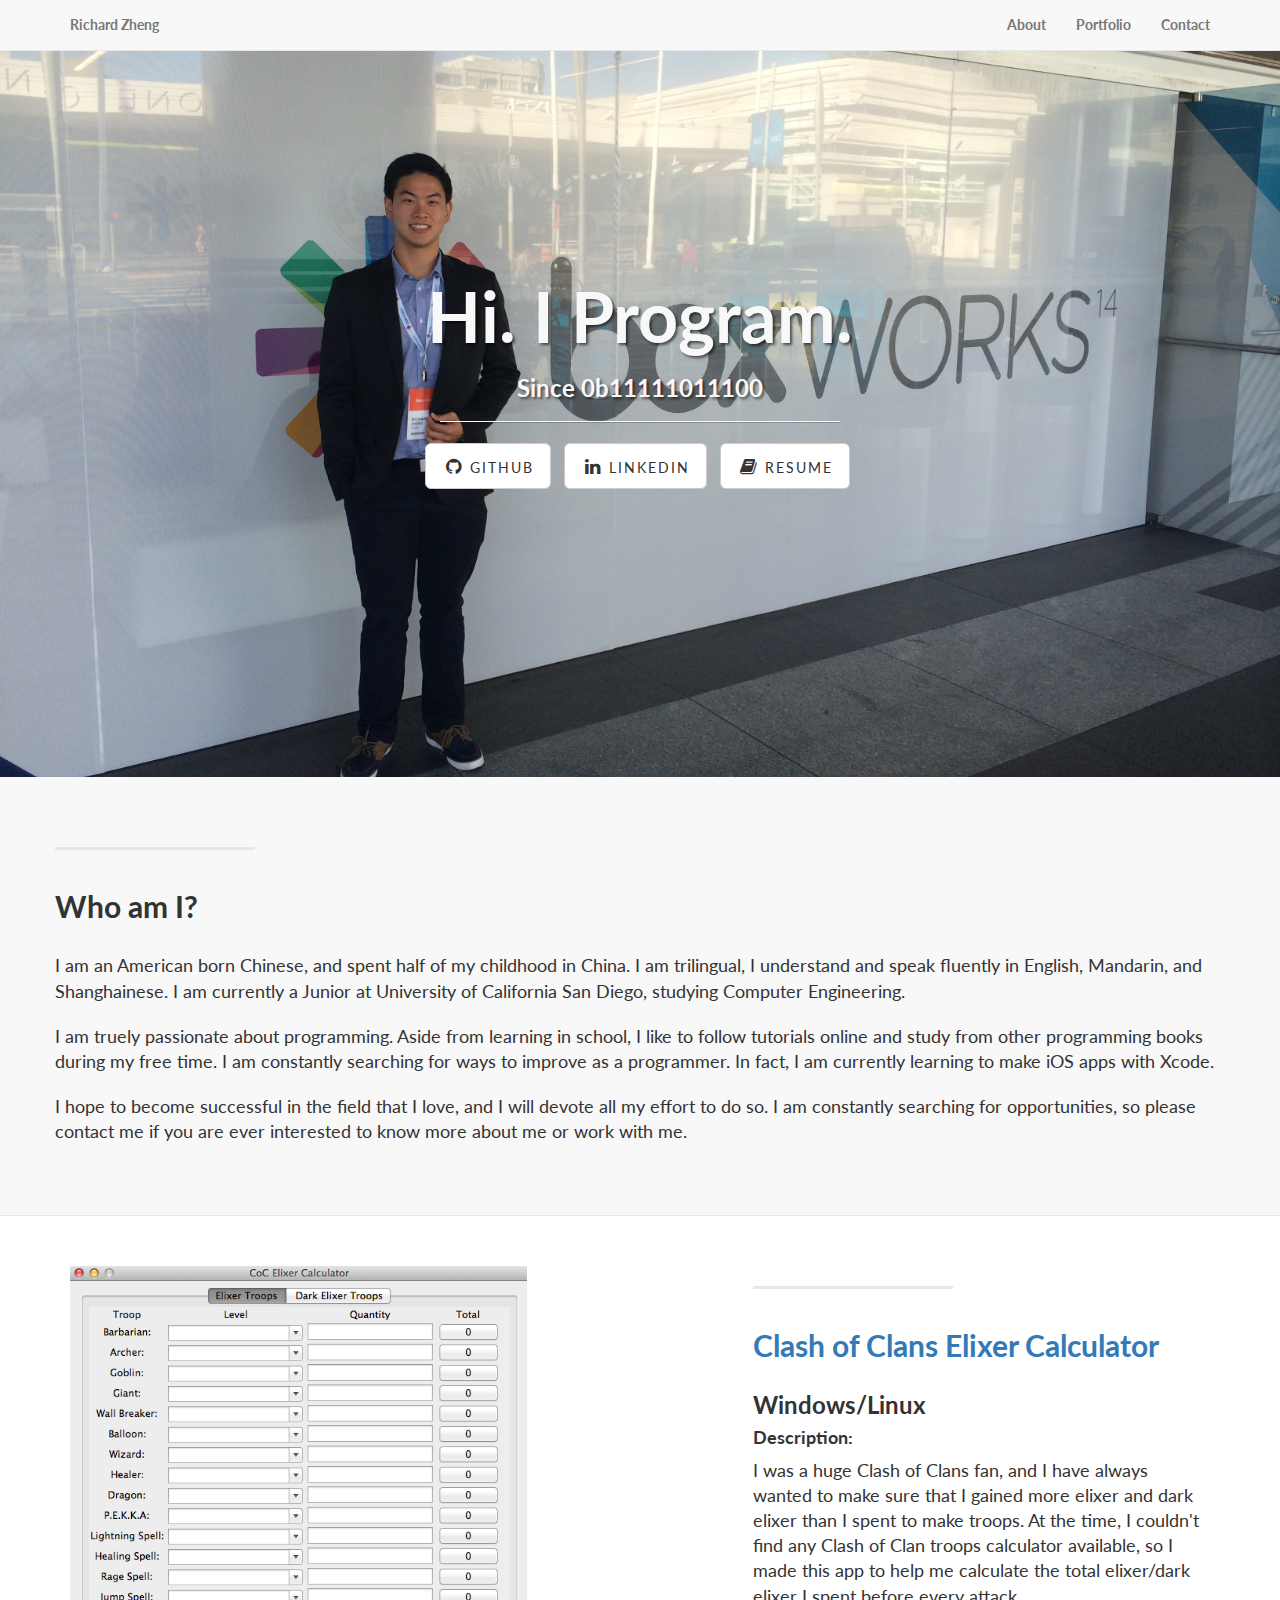
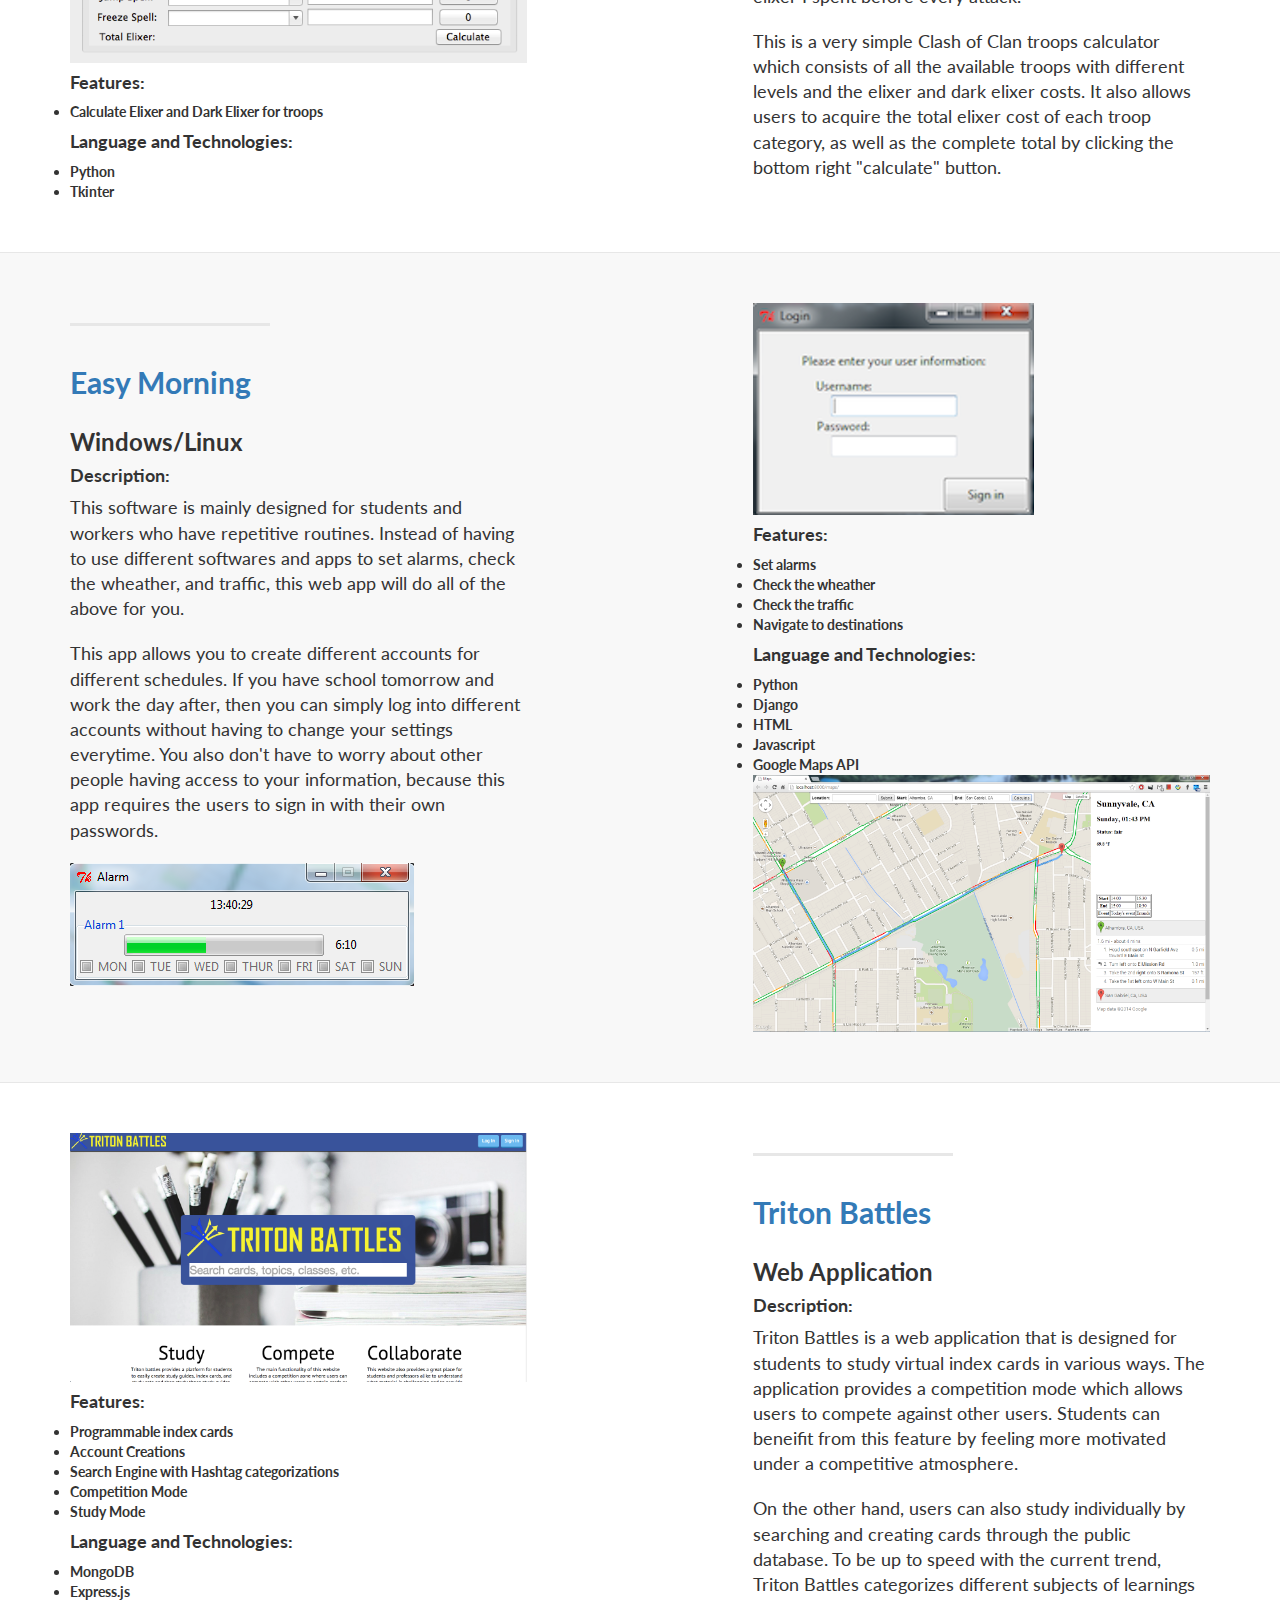
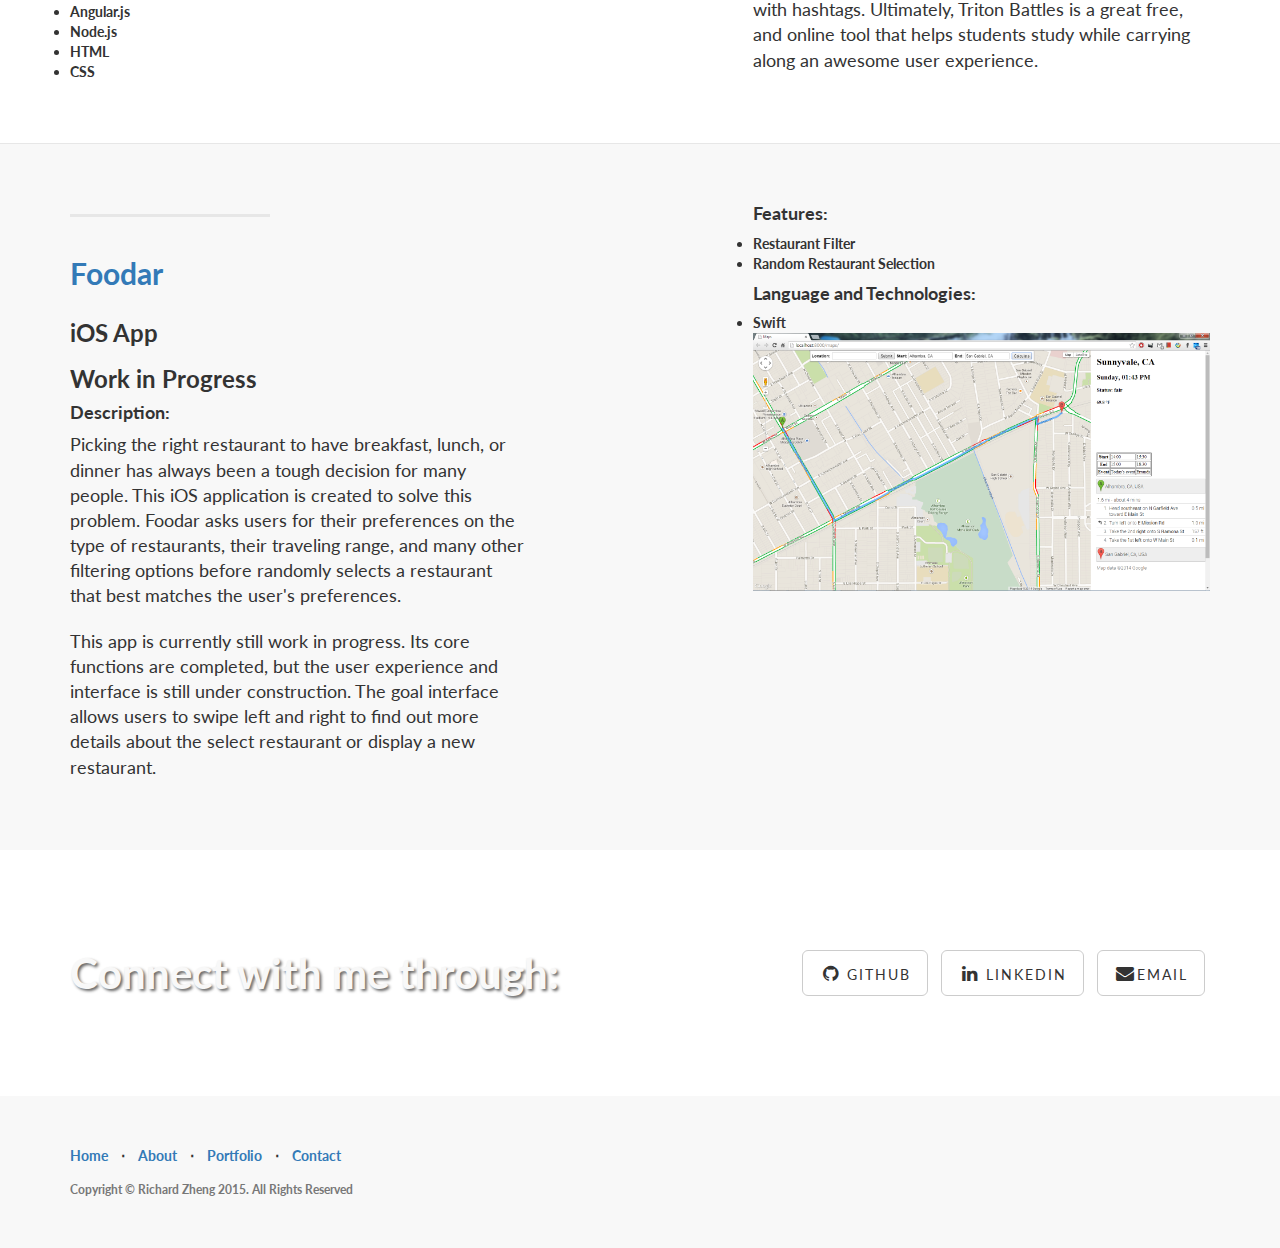
==== index.html @ cbcbad82 "resume" ====
<!DOCTYPE html>
<html lang="en">

<head>
    <link rel="icon" href="img/Head.ico">
    <meta charset="utf-8">
    <meta http-equiv="X-UA-Compatible" content="IE=edge">
    <meta name="viewport" content="width=device-width, initial-scale=1">
    <meta name="description" content="Website for resume and portfolio">
    <meta name="author" content="Richard Zheng">

    <title>Richard Zheng</title>

    <!-- Bootstrap Core CSS -->
    <link href="css/bootstrap.min.css" rel="stylesheet">

    <!-- Custom CSS -->
    <link href="css/landing-page.css" rel="stylesheet">

    <!-- Custom Fonts -->
    <link href="font-awesome/css/font-awesome.min.css" rel="stylesheet" type="text/css">
    <link href="http://fonts.googleapis.com/css?family=Lato:300,400,700,300italic,400italic,700italic" rel="stylesheet" type="text/css">

    <!-- HTML5 Shim and Respond.js IE8 support of HTML5 elements and media queries -->
    <!-- WARNING: Respond.js doesn't work if you view the page via file:// -->
    <!--[if lt IE 9]>
        <script src="https://oss.maxcdn.com/libs/html5shiv/3.7.0/html5shiv.js"></script>
        <script src="https://oss.maxcdn.com/libs/respond.js/1.4.2/respond.min.js"></script>
    <![endif]-->
    
    <script>
  (function(i,s,o,g,r,a,m){i['GoogleAnalyticsObject']=r;i[r]=i[r]||function(){
  (i[r].q=i[r].q||[]).push(arguments)},i[r].l=1*new Date();a=s.createElement(o),
  m=s.getElementsByTagName(o)[0];a.async=1;a.src=g;m.parentNode.insertBefore(a,m)
  })(window,document,'script','//www.google-analytics.com/analytics.js','ga');

  ga('create', 'UA-54904039-1', 'auto');
  ga('send', 'pageview');

</script>

</head>

<body>

    <!-- Navigation -->
    <nav class="navbar navbar-default navbar-fixed-top topnav" role="navigation">
        <div class="container topnav">
            <!-- Brand and toggle get grouped for better mobile display -->
            
            <div class="navbar-header">
                <button type="button" class="navbar-toggle" data-toggle="collapse" data-target="#bs-example-navbar-collapse-1">
                    <!-- Menu toggle button -->
                    <span class="sr-only">Toggle navigation</span>
                    <span class="icon-bar"></span>
                    <span class="icon-bar"></span>
                    <span class="icon-bar"></span>
                </button>
                <a class="navbar-brand topnav" href="#">Richard Zheng</a>
            </div>
            
            <!-- Collect the nav links, forms, and other content for toggling -->
            <div class="collapse navbar-collapse" id="bs-example-navbar-collapse-1">
                <ul class="nav navbar-nav navbar-right">
                    <li>
                        <a href="#about">About</a>
                    </li>
                    <li>
                        <a href="#portfolio">Portfolio</a>
                    </li>
                    <li>
                        <a href="#contact">Contact</a>
                    </li>
                </ul>
            </div>
            <!-- /.navbar-collapse -->
        </div>
        <!-- /.container -->
    </nav>


    <!-- Header -->
    <div class="intro-header">
        <div class="container">

            <div class="row">
                <div class="col-lg-12">
                    <div class="intro-message">
                        <h1>Hi. I Program.</h1>
                        <h3>Since 0b11111011100
 </h3>
                        <hr class="intro-divider">
                        <ul class="list-inline intro-social-buttons">
                            
                            <li>
                                <a href="https://github.com/rjzheng" class="btn btn-default btn-lg"><i class="fa fa-github fa-fw"></i> <span class="network-name">Github</span></a>
                            </li>
                            <li>
                                <a href="https://www.linkedin.com/pub/richard-zheng/74/7b5/58a" class="btn btn-default btn-lg"><i class="fa fa-linkedin fa-fw"></i> <span class="network-name">Linkedin</span></a>
                                
                            </li>
                            <li>
                                <a href="Resume.pdf" class="btn btn-default btn-lg"><i class="fa fa-book fa-fw"></i> <span class="network-name">Resume</span></a>
                            </li>
                        </ul>
                    </div>
                </div>
            </div>

        </div>
        <!-- /.container -->

    </div>
    <!-- /.intro-header -->

    <!-- Page Content -->

	<a name="about"></a>
    <div class="content-section-a">

        <div class="container">
            <div class="row">
                <hr class="section-heading-spacer">
                <div class="clearfix"></div>
                <h2 class="section-heading">Who am I?</h2>
                <p class="lead"> I am an American born Chinese, and spent half of my childhood in China. I am trilingual, I understand and speak fluently in English, Mandarin, and Shanghainese. I am currently a Junior at University of California San Diego, studying Computer Engineering.</p>
                <p class="lead">I am truely passionate about programming. Aside from learning in school, I like to follow tutorials online and study from other programming books during my free time. I am constantly searching for ways to improve as a programmer. In fact, I am currently learning to make iOS apps with Xcode.
</p>
                <p class="lead">I hope to become successful in the field that I love, and I will devote all my effort to do so. I am constantly searching for opportunities, so please contact me if you are ever interested to know more about me or work with me.</p>
            </div>

        </div>
        <!-- /.container -->

    </div>
    <!-- /.content-section-a -->
    <a name="portfolio"></a>
    <div class="content-section-b">

        <div class="container">

            <div class="row">
                <div class="col-lg-5 col-lg-offset-1 col-sm-push-6  col-sm-6">
                    <hr class="section-heading-spacer">
                    <div class="clearfix"></div>
                    <h2 class="section-heading"><a href="https://github.com/rjzheng/Clash-of-Clan-Calculator">Clash of Clans Elixer Calculator</a></h2>
                    <h3>Windows/Linux</h3>
                    <h4>Description: </h4>
                    <p class="lead">I was a huge Clash of Clans fan, and I have always wanted to make sure that I gained more elixer and dark elixer than I spent to make troops. At the time, I couldn't find any Clash of Clan troops calculator available, so I made this app to help me calculate the total elixer/dark elixer I spent before every attack.
</p>
                    <p class="lead">This is a very simple Clash of Clan troops calculator which consists of all the available troops with different levels and the elixer and dark elixer costs. It also allows users to acquire the total elixer cost of each troop category, as well as the complete total by clicking the bottom right "calculate" button.</p>
                </div>
                <div class="col-lg-5 col-sm-pull-6  col-sm-6">
                    <img class="img-responsive" src="img/Coc1.png" alt="">
                    <h4>Features:</h4>
                    <li>Calculate Elixer and Dark Elixer for troops</li>
                    
                    <h4>Language and Technologies:</h4>
                    <li>Python</li>
                    <li>Tkinter</li>
                </div>
            </div>

        </div>
        <!-- /.container -->

    </div>
    <!-- /.content-section-b -->

    <div class="content-section-a">

        <div class="container">

            <div class="row">
                <div class="col-lg-5 col-sm-6">
                    <hr class="section-heading-spacer">
                    <div class="clearfix"></div>
                    <h2 class="section-heading"><a href="https://github.com/rjzheng/WakeUpSys">Easy Morning</a></h2>
                    <h3>Windows/Linux</h3>
                    <h4>Description: </h4>
                    <p class="lead">This software is mainly designed for students and workers who have repetitive routines. Instead of having to use different softwares and apps to set alarms, check the wheather, and traffic, this web app will do all of the above for you.</p>
                    
                    <p class="lead">This app allows you to create different accounts for different schedules. If you have school tomorrow and work the day after, then you can simply log into different accounts without having to change your settings everytime. You also don't have to worry about other people having access to your information, because this app requires the users to sign in with their own passwords.</p>
                    <img class="img-responsive" src="img/Alarm2.png" alt="">
                </div>
                
                <div class="col-lg-5 col-lg-offset-2 col-sm-6">
                    <img class="img-responsive" src="img/Alarm1.png" alt="">
                    <h4>Features: </h4>
                    <li>Set alarms</li>
                    <li>Check the wheather</li>
                    <li>Check the traffic</li>
                    <li>Navigate to destinations</li>
                    
                    <h4>Language and Technologies:</h4>
                    <li>Python</li>
                    <li>Django</li>
                    <li>HTML</li>
                    <li>Javascript</li>
                    <li>Google Maps API</li>
                    
                    <img class="img-responsive" src="img/Alarm3.png" alt="">
                </div>
            </div>

        </div>
        <!-- /.container -->

    </div>
    <!-- /.content-section-a -->
    
    <div class="content-section-b">
        <div class="container">
            <div class="row">
                <div class="col-lg-5 col-lg-offset-1 col-sm-push-6  col-sm-6">
                    <hr class="section-heading-spacer">
                    <div class="clearfix"></div>
                    <h2 class="section-heading"><a href="https://tritonbattles.herokuapp.com/Homepage.html">Triton Battles</a></h2>
                    <h3>Web Application</h3>
                    <h4>Description: </h4>
                    <p class="lead">Triton Battles is a web application that is designed for students to study virtual index cards in various ways. The application provides a competition mode which allows users to compete against other users. Students can beneifit from this feature by feeling more motivated under a competitive atmosphere.  
</p>
                    <p class="lead">On the other hand, users can also study individually by searching and creating cards through the public database. To be up to speed with the current trend, Triton Battles categorizes different subjects of learnings with hashtags. Ultimately, Triton Battles is a great free, and online tool that helps students study while carrying along an awesome user experience.</p>
                </div>
                <div class="col-lg-5 col-sm-pull-6  col-sm-6">
                    <img class="img-responsive" src="img/TB.png" alt="">
                    <h4>Features:</h4>
                    <li>Programmable index cards</li>
                    <li>Account Creations</li>
                    <li>Search Engine with Hashtag categorizations</li>
                    <li>Competition Mode</li>
                    <li>Study Mode</li>
                    
                    <h4>Language and Technologies:</h4>
                    <li>MongoDB</li>
                    <li>Express.js</li>
                    <li>Angular.js</li>
                    <li>Node.js</li>
                    <li>HTML</li>
                    <li>CSS</li>
                </div>
            </div>
        </div>
        <!-- /.container -->
    </div>
    <!-- /.content-section-b -->
    
        <div class="content-section-a">

        <div class="container">

            <div class="row">
                <div class="col-lg-5 col-sm-6">
                    <hr class="section-heading-spacer">
                    <div class="clearfix"></div>
                    <h2 class="section-heading"><a href="#">Foodar</a></h2>
                    <h3>iOS App</h3>
                    <h3>Work in Progress</h3>
                    <h4>Description: </h4>
                    <p class="lead">Picking the right restaurant to have breakfast, lunch, or dinner has always been a tough decision for many people. This iOS application is created to solve this problem. Foodar asks users for their preferences on the type of restaurants, their traveling range, and many other filtering options before randomly selects a restaurant that best matches the user's preferences.</p>
                    <p class="lead">This app is currently still work in progress. Its core functions are completed, but the user experience and interface is still under construction. The goal interface allows users to swipe left and right to find out more details about the select restaurant or display a new restaurant.</p>
                
                    <img class="img-responsive" src="" alt="">
                </div>
                
                <div class="col-lg-5 col-lg-offset-2 col-sm-6">
                    <img class="img-responsive" src="" alt="">
                    <h4>Features: </h4>
                    <li>Restaurant Filter</li>
                    <li>Random Restaurant Selection</li>
                    
                    <h4>Language and Technologies:</h4>
                    <li>Swift</li>
                    
                    <img class="img-responsive" src="img/Alarm3.png" alt="">
                </div>
            </div>

        </div>
        <!-- /.container -->

    </div>
    <!-- /.content-section-a -->

	<a  name="contact"></a>
    <div class="banner">

        <div class="container">

            <div class="row">
                <div class="col-lg-6">
                    <h2>Connect with me through:</h2>
                </div>
                <div class="col-lg-6">
                    <ul class="list-inline banner-social-buttons">
                        <li>
                            <a href="https://github.com/rjzheng" class="btn btn-default btn-lg"><i class="fa fa-github fa-fw"></i> <span class="network-name">Github</span></a>
                        </li>
                        <li>
                            <a href="https://www.linkedin.com/pub/richard-zheng/74/7b5/58a" class="btn btn-default btn-lg"><i class="fa fa-linkedin fa-fw"></i> <span class="network-name">Linkedin</span></a>
                        </li>
                        <li>
                            <a href="mailto:rjzheng@ucsd.edu" class="btn btn-default btn-lg"><i class="fa fa-envelope fa-fw"></i><span class="network-name">Email</span></a>
                        </li>
                    </ul>
                </div>
            </div>

        </div>
        <!-- /.container -->

    </div>
    <!-- /.banner -->

    <!-- Footer -->
    <footer>
        <div class="container">
            <div class="row">
                <div class="col-lg-12">
                    <ul class="list-inline">
                        <li>
                            <a href="#">Home</a>
                        </li>
                        <li class="footer-menu-divider">&sdot;</li>
                        <li>
                            <a href="#about">About</a>
                        </li>
                        <li class="footer-menu-divider">&sdot;</li>
                        <li>
                            <a href="#portfolio">Portfolio</a>
                        </li>
                        <li class="footer-menu-divider">&sdot;</li>
                        <li>
                            <a href="#contact">Contact</a>
                        </li>
                    </ul>
                    <p class="copyright text-muted small">Copyright &copy; Richard Zheng 2015. All Rights Reserved</p>
                </div>
            </div>
        </div>
    </footer>

    <!-- jQuery -->
    <script src="js/jquery.js"></script>

    <!-- Bootstrap Core JavaScript -->
    <script src="js/bootstrap.min.js"></script>

</body>

</html>
---- css/landing-page.css ----
/*!
 * Start Bootstrap - Landing Page Bootstrap Theme (http://startbootstrap.com)
 * Code licensed under the Apache License v2.0.
 * For details, see http://www.apache.org/licenses/LICENSE-2.0.
 */

body,
html {
    width: 100%;
    height: 100%;
}

body,
h1,
h2,
h3,
h4,
h5,
h6 {
    font-family: "Lato","Helvetica Neue",Helvetica,Arial,sans-serif;
    font-weight: 700;
}

.topnav {
    font-size: 14px; 
}

.lead {
    font-size: 18px;
    font-weight: 400;
}

.intro-header {
    padding-top: 50px; /* If you're making other pages, make sure there is 50px of padding to make sure the navbar doesn't overlap content! */
    padding-bottom: 50px;
    text-align: center;
    color: #f8f8f8;
    background: url(../img/Pic3.jpg) no-repeat center center;
    background-size: cover;
}

.intro-message {
    position: relative;
    padding-top: 20%;
    padding-bottom: 20%;
}

.intro-message > h1 {
    margin: 0;
    text-shadow: 2px 2px 3px rgba(0,0,0,0.6);
    font-size: 5em;
}

.intro-divider {
    width: 400px;
    border-top: 1px solid #f8f8f8;
    border-bottom: 1px solid rgba(0,0,0,0.2);
}

.intro-message > h3 {
    text-shadow: 2px 2px 3px rgba(0,0,0,0.6);
}

@media(max-width:767px) {
    .intro-message {
        padding-bottom: 15%;
    }

    .intro-message > h1 {
        font-size: 3em;
    }

    ul.intro-social-buttons > li {
        display: block;
        margin-bottom: 20px;
        padding: 0;
    }

    ul.intro-social-buttons > li:last-child {
        margin-bottom: 0;
    }

    .intro-divider {
        width: 100%;
    }
}

.network-name {
    text-transform: uppercase;
    font-size: 14px;
    font-weight: 400;
    letter-spacing: 2px;
}

.content-section-a {
    padding: 50px 0;
    background-color: #f8f8f8;
}

.content-section-b {
    padding: 50px 0;
    border-top: 1px solid #e7e7e7;
    border-bottom: 1px solid #e7e7e7;
}

.section-heading {
    margin-bottom: 30px;
}

.section-heading-spacer {
    float: left;
    width: 200px;
    border-top: 3px solid #e7e7e7;
}

.banner {
    padding: 100px 0;
    color: #f8f8f8;
    background: url(../img/banner-bg.jpg) no-repeat center center;
    background-size: cover;
}

.banner h2 {
    margin: 0;
    text-shadow: 2px 2px 3px rgba(0,0,0,0.6);
    font-size: 3em;
}

.banner ul {
    margin-bottom: 0;
}

.banner-social-buttons {
    float: right;
    margin-top: 0;
}

@media(max-width:1199px) {
    ul.banner-social-buttons {
        float: left;
        margin-top: 15px;
    }
}

@media(max-width:767px) {
    .banner h2 {
        margin: 0;
        text-shadow: 2px 2px 3px rgba(0,0,0,0.6);
        font-size: 3em;
    }

    ul.banner-social-buttons > li {
        display: block;
        margin-bottom: 20px;
        padding: 0;
    }

    ul.banner-social-buttons > li:last-child {
        margin-bottom: 0;
    }
}

footer {
    padding: 50px 0;
    background-color: #f8f8f8;
}

p.copyright {
    margin: 15px 0 0;
}
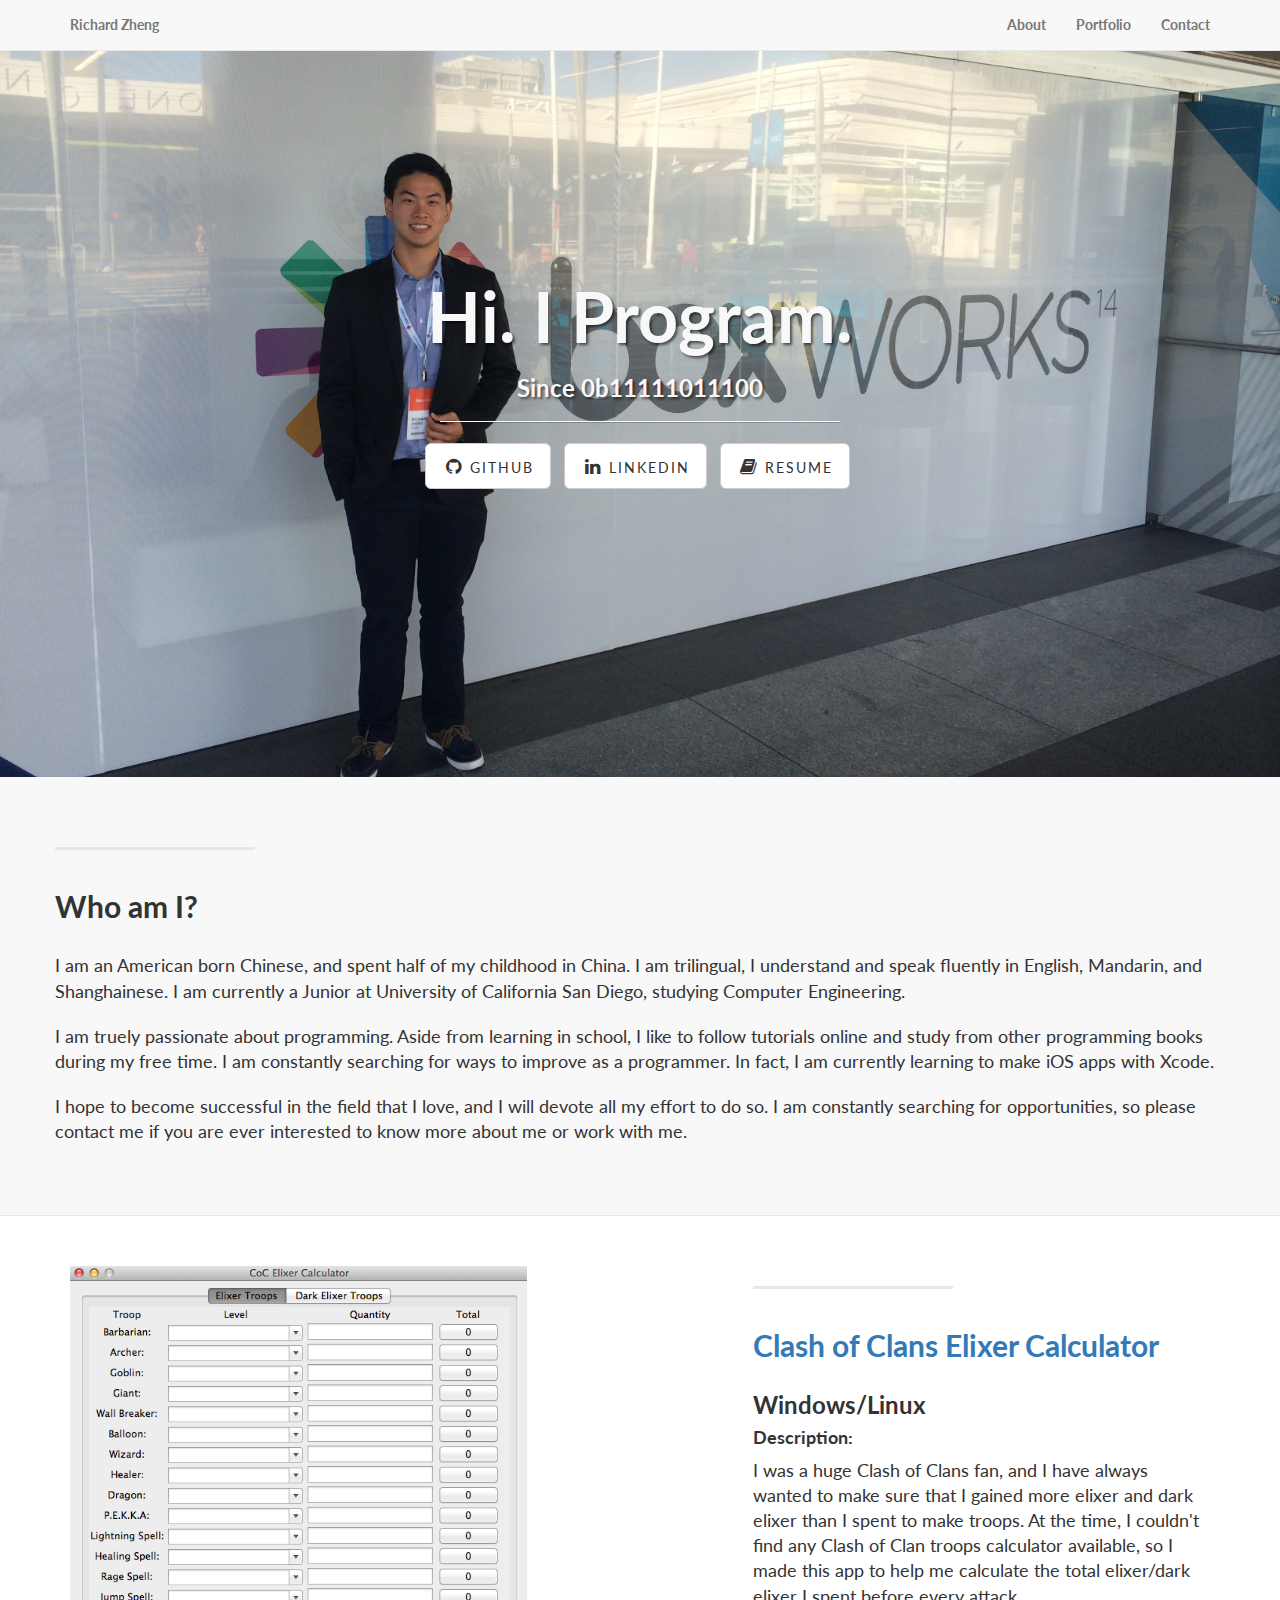
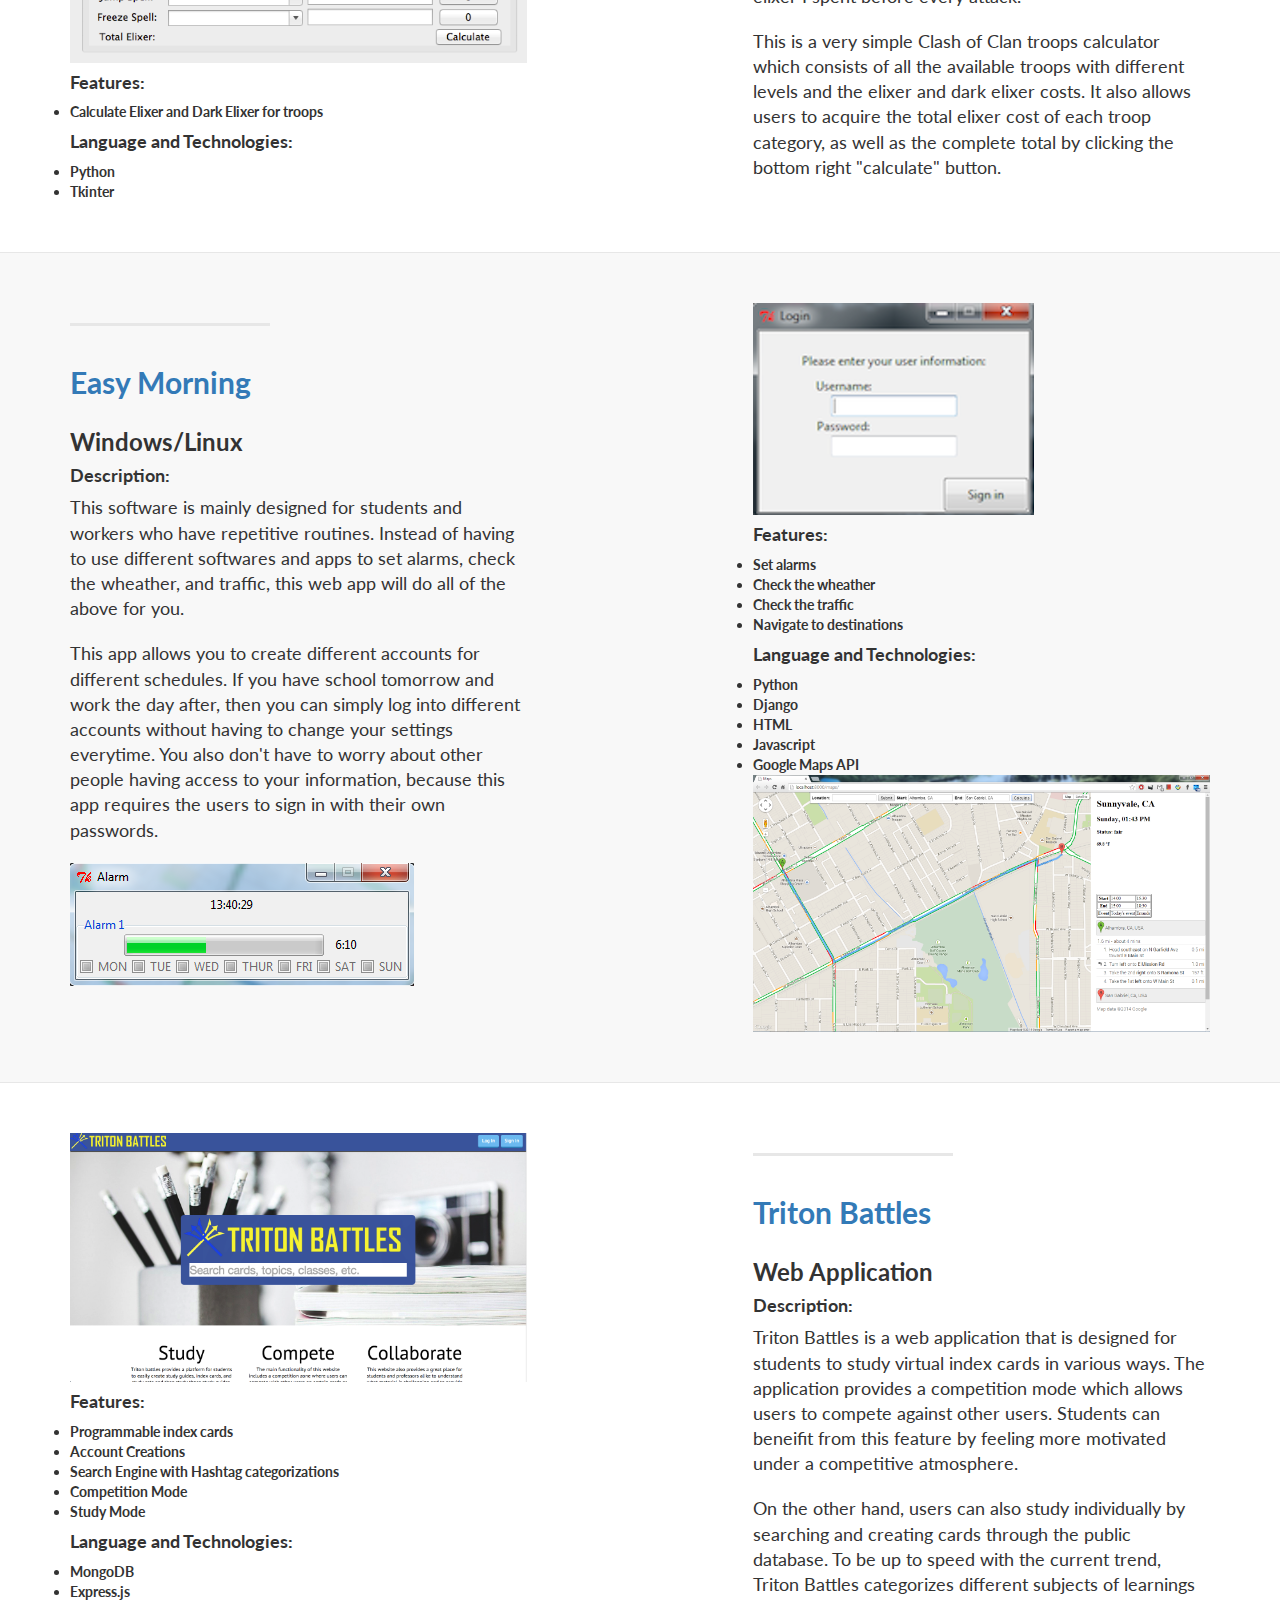
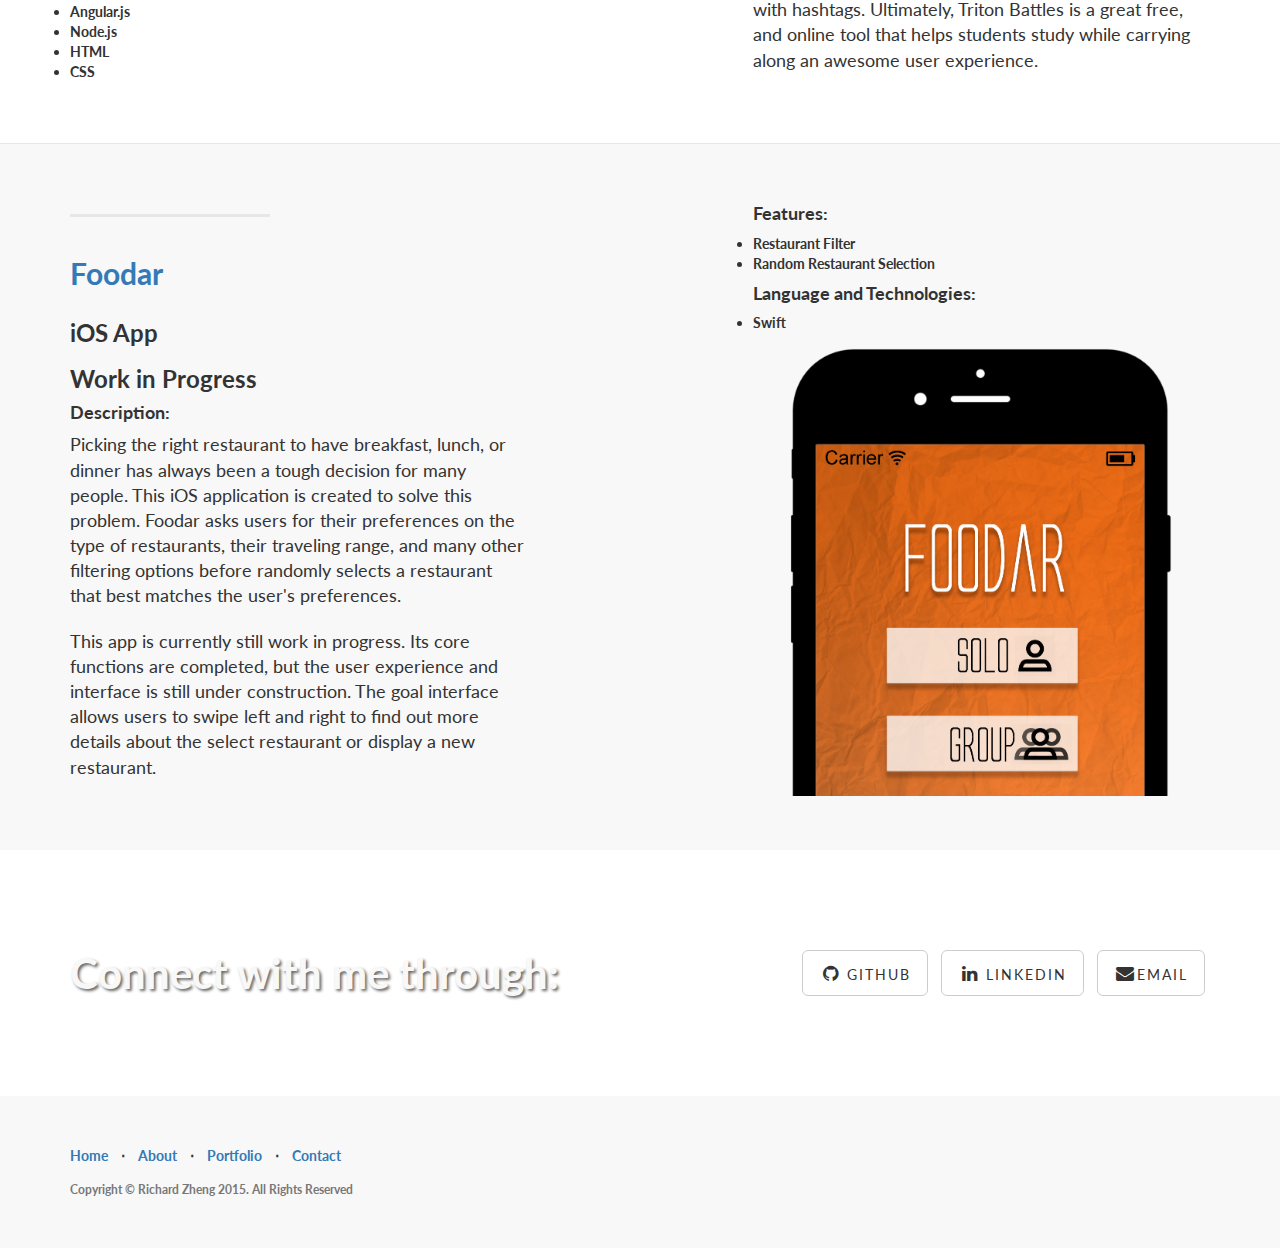
==== commit 37d05fa0: "changed foodar pic" ====
--- a/index.html
+++ b/index.html
@@ -272,7 +272,7 @@
                     <h4>Language and Technologies:</h4>
                     <li>Swift</li>
                     
-                    <img class="img-responsive" src="img/Alarm3.png" alt="">
+                    <img class="img-responsive" src="img/FoodarHomeTemplet.png" alt="">
                 </div>
             </div>
 
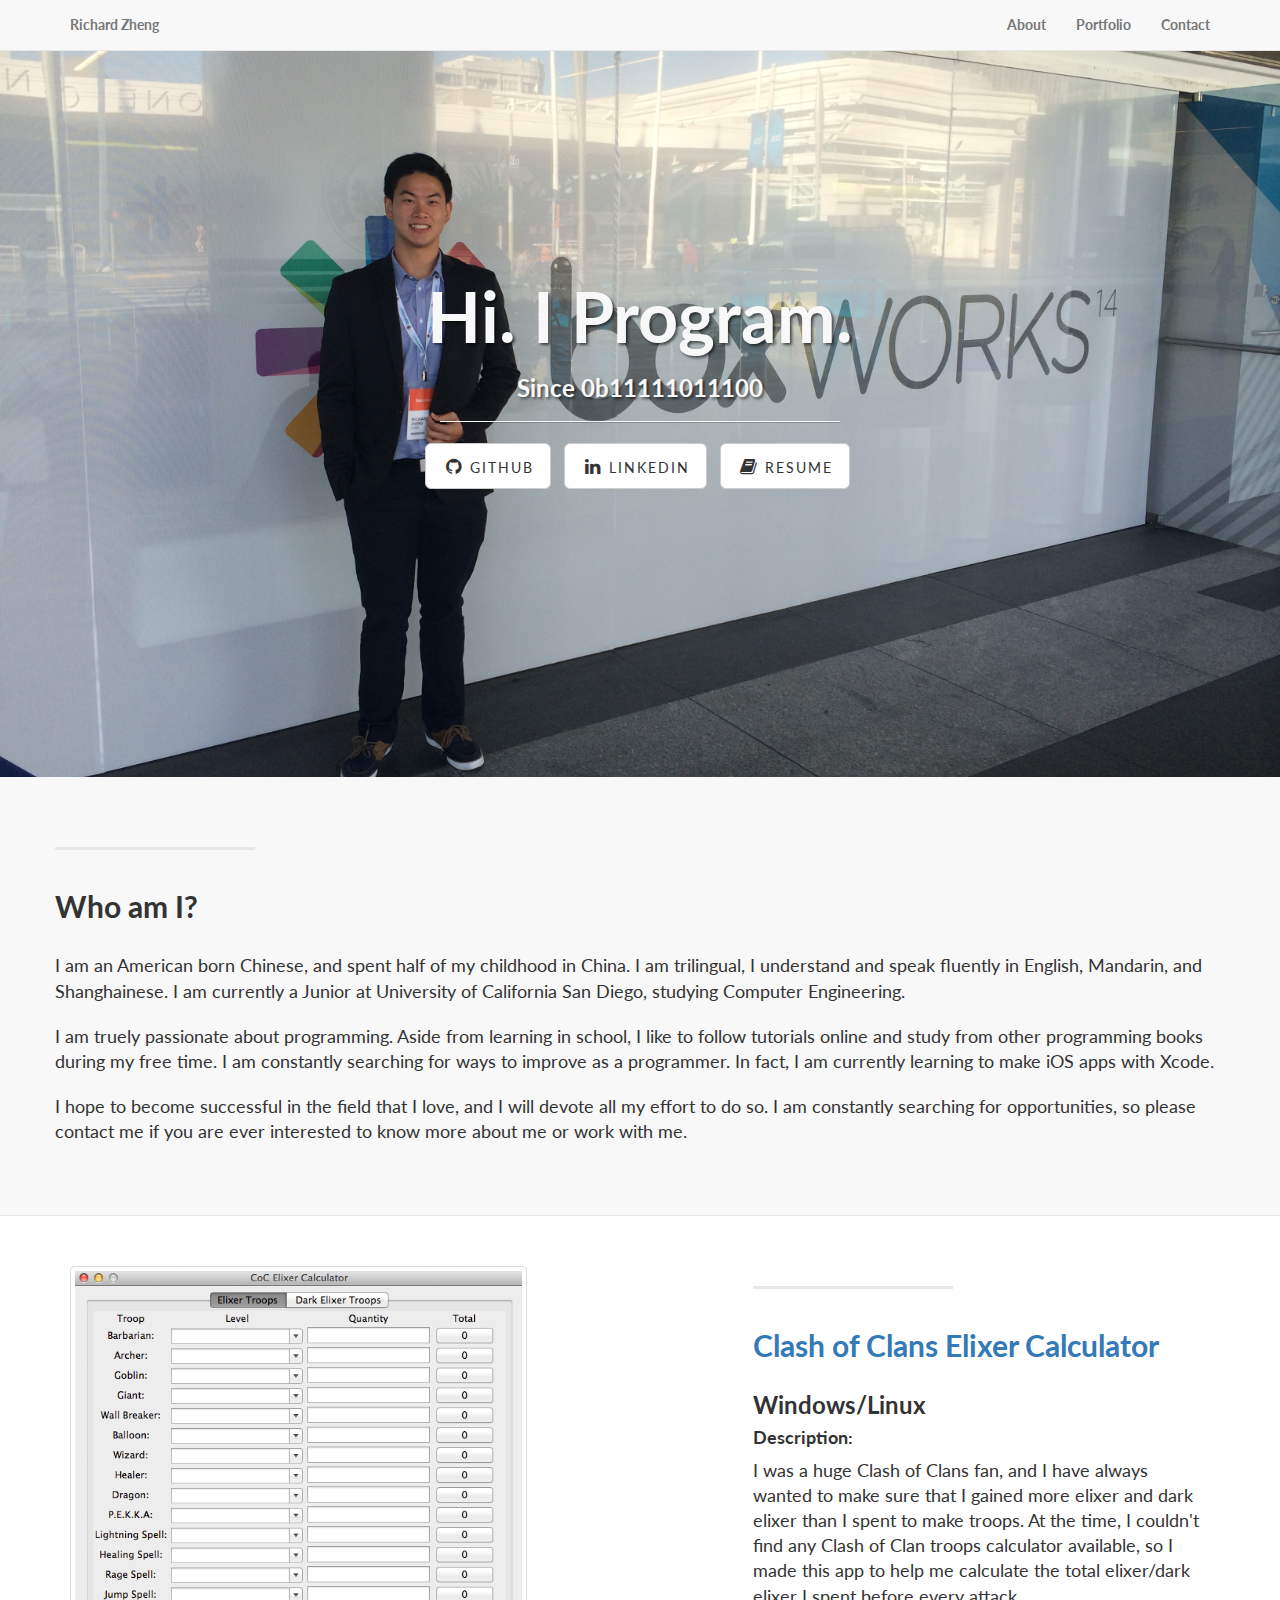
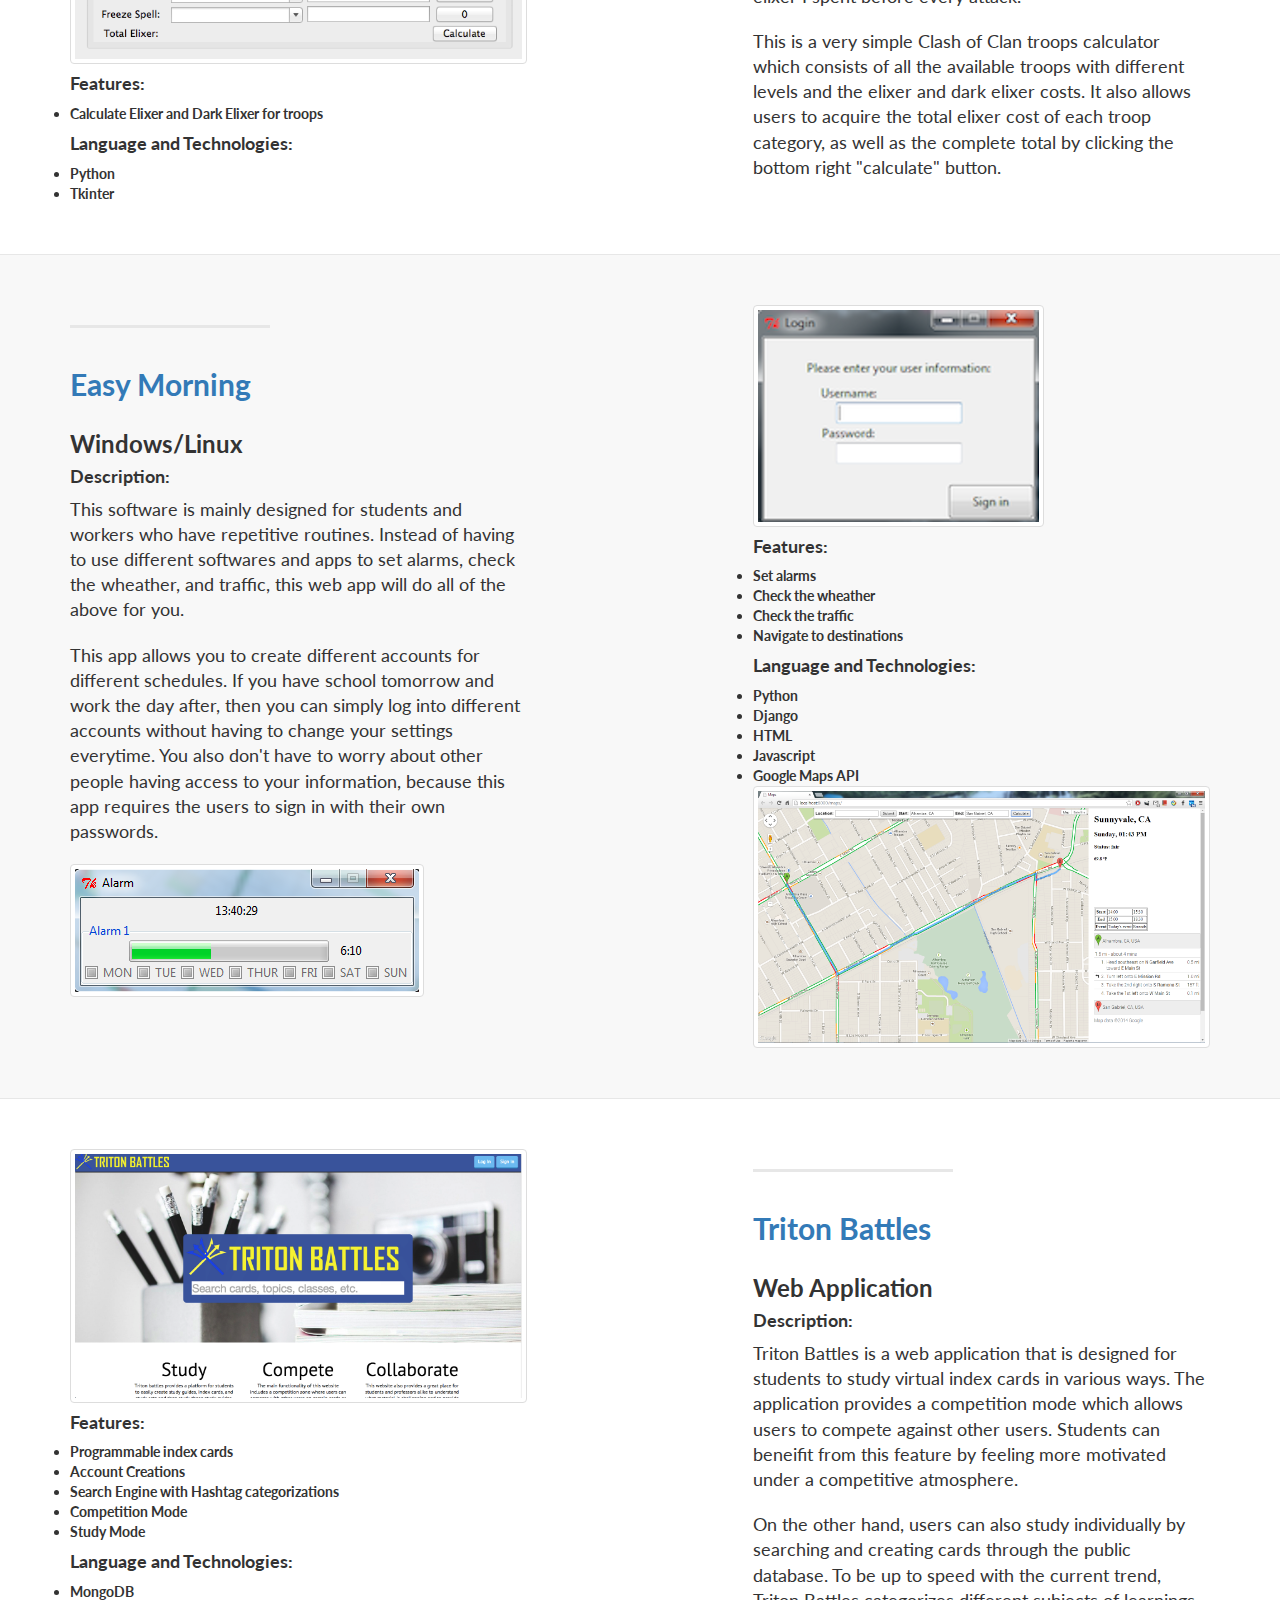
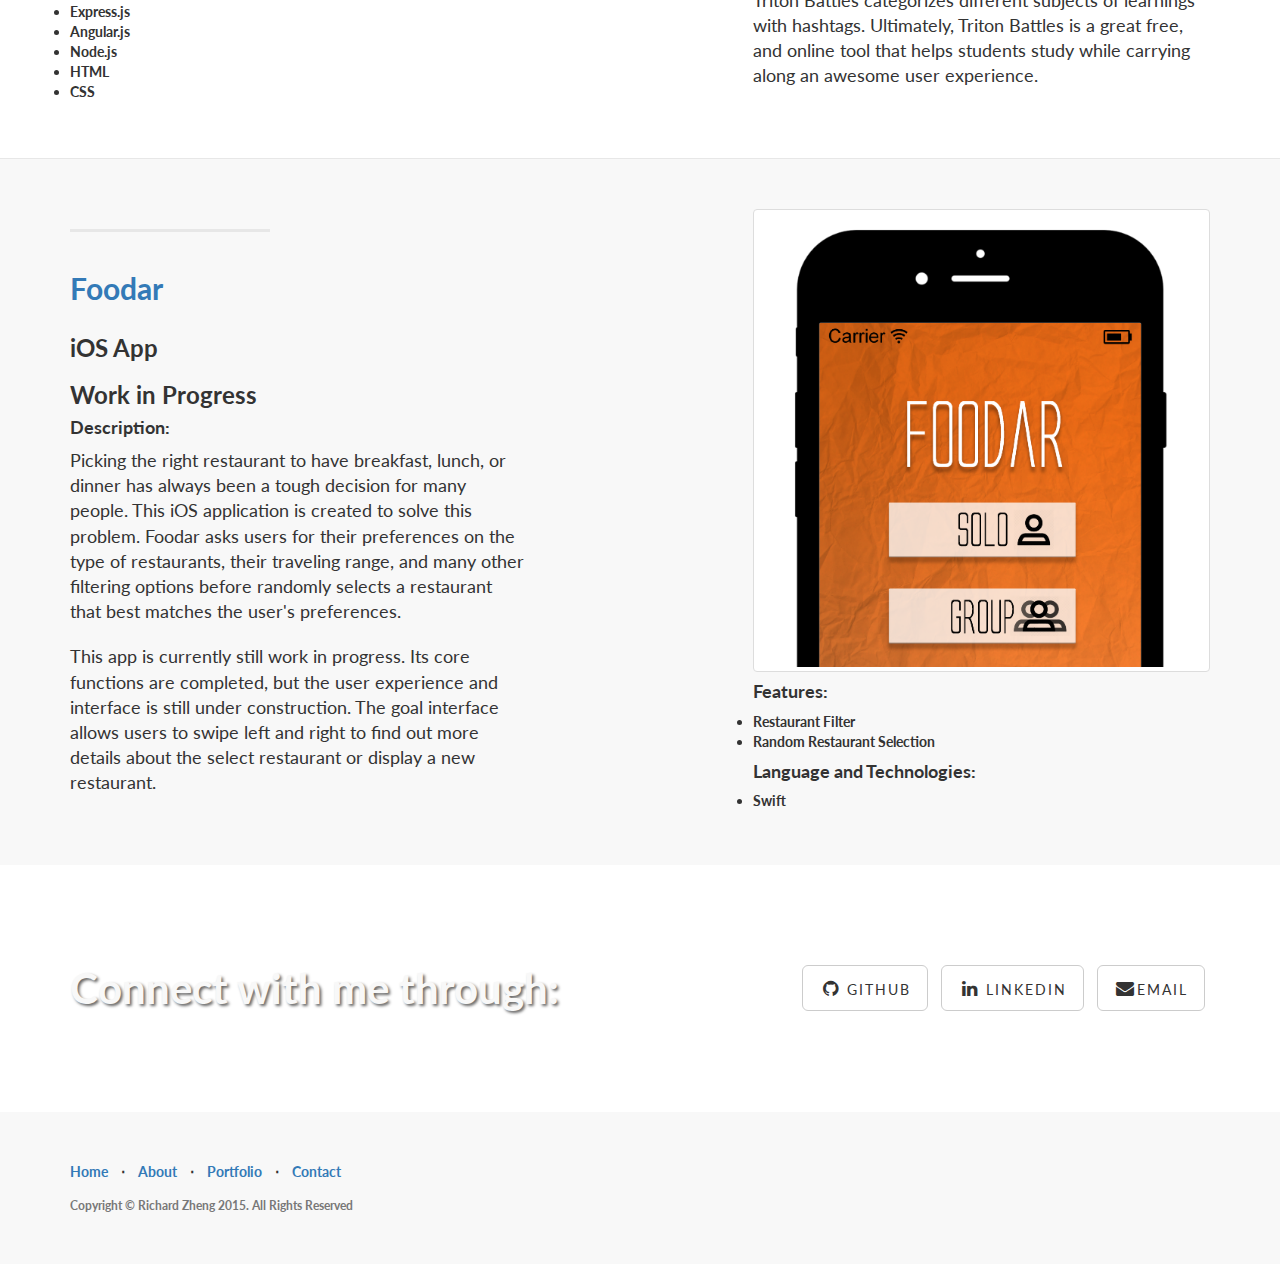
==== commit f362354f: "prettier images" ====
--- a/index.html
+++ b/index.html
@@ -151,7 +151,7 @@
                     <p class="lead">This is a very simple Clash of Clan troops calculator which consists of all the available troops with different levels and the elixer and dark elixer costs. It also allows users to acquire the total elixer cost of each troop category, as well as the complete total by clicking the bottom right "calculate" button.</p>
                 </div>
                 <div class="col-lg-5 col-sm-pull-6  col-sm-6">
-                    <img class="img-responsive" src="img/Coc1.png" alt="">
+                    <img class="img-thumbnail" src="img/Coc1.png" alt="">
                     <h4>Features:</h4>
                     <li>Calculate Elixer and Dark Elixer for troops</li>
                     
@@ -181,11 +181,11 @@
                     <p class="lead">This software is mainly designed for students and workers who have repetitive routines. Instead of having to use different softwares and apps to set alarms, check the wheather, and traffic, this web app will do all of the above for you.</p>
                     
                     <p class="lead">This app allows you to create different accounts for different schedules. If you have school tomorrow and work the day after, then you can simply log into different accounts without having to change your settings everytime. You also don't have to worry about other people having access to your information, because this app requires the users to sign in with their own passwords.</p>
-                    <img class="img-responsive" src="img/Alarm2.png" alt="">
+                    <img class="img-thumbnail" src="img/Alarm2.png" alt="">
                 </div>
                 
                 <div class="col-lg-5 col-lg-offset-2 col-sm-6">
-                    <img class="img-responsive" src="img/Alarm1.png" alt="">
+                    <img class="img-thumbnail" src="img/Alarm1.png" alt="">
                     <h4>Features: </h4>
                     <li>Set alarms</li>
                     <li>Check the wheather</li>
@@ -199,7 +199,7 @@
                     <li>Javascript</li>
                     <li>Google Maps API</li>
                     
-                    <img class="img-responsive" src="img/Alarm3.png" alt="">
+                    <img class="img-thumbnail" src="img/Alarm3.png" alt="">
                 </div>
             </div>
 
@@ -223,7 +223,7 @@
                     <p class="lead">On the other hand, users can also study individually by searching and creating cards through the public database. To be up to speed with the current trend, Triton Battles categorizes different subjects of learnings with hashtags. Ultimately, Triton Battles is a great free, and online tool that helps students study while carrying along an awesome user experience.</p>
                 </div>
                 <div class="col-lg-5 col-sm-pull-6  col-sm-6">
-                    <img class="img-responsive" src="img/TB.png" alt="">
+                    <img class="img-thumbnail" src="img/TB.png" alt="">
                     <h4>Features:</h4>
                     <li>Programmable index cards</li>
                     <li>Account Creations</li>
@@ -264,15 +264,14 @@
                 </div>
                 
                 <div class="col-lg-5 col-lg-offset-2 col-sm-6">
-                    <img class="img-responsive" src="" alt="">
+                    
+                    <img src = "img/FoodarHomeTemplet.png" class = "img-thumbnail">
                     <h4>Features: </h4>
                     <li>Restaurant Filter</li>
                     <li>Random Restaurant Selection</li>
                     
                     <h4>Language and Technologies:</h4>
                     <li>Swift</li>
-                    
-                    <img class="img-responsive" src="img/FoodarHomeTemplet.png" alt="">
                 </div>
             </div>
 
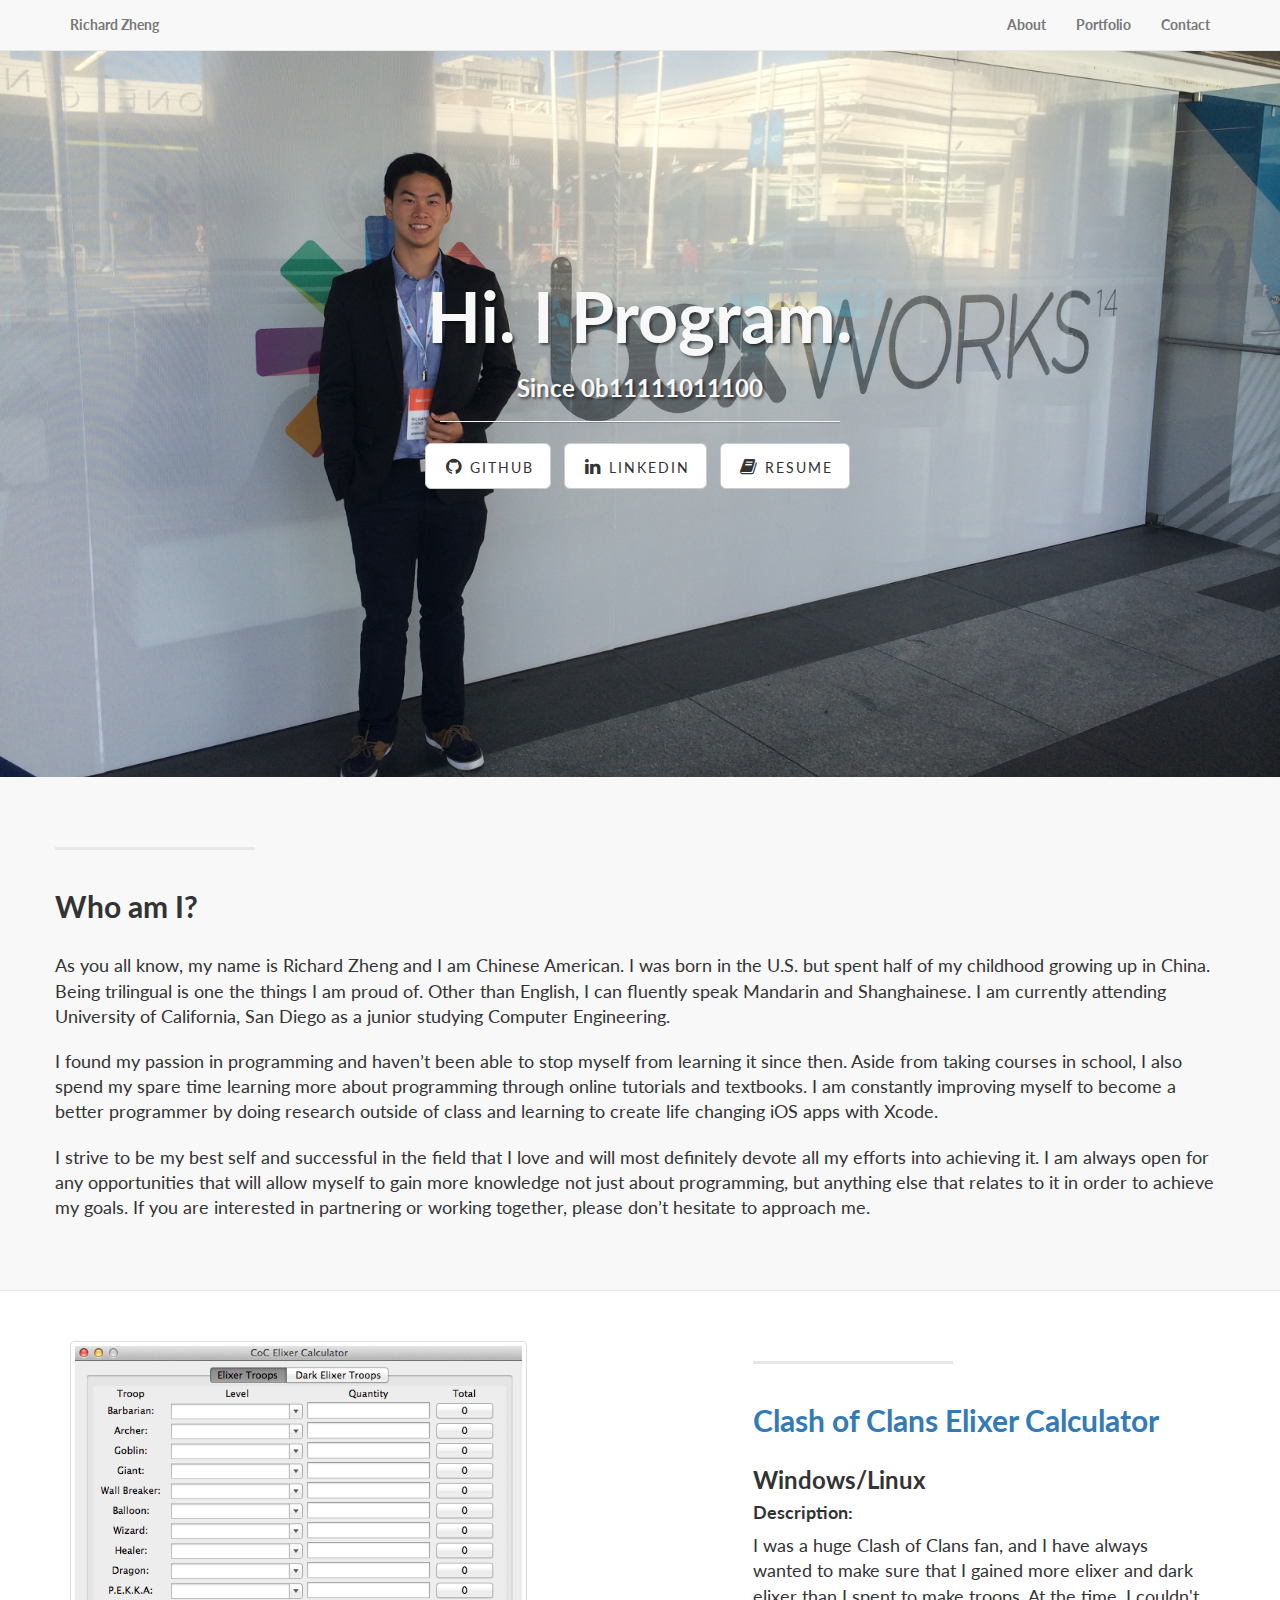
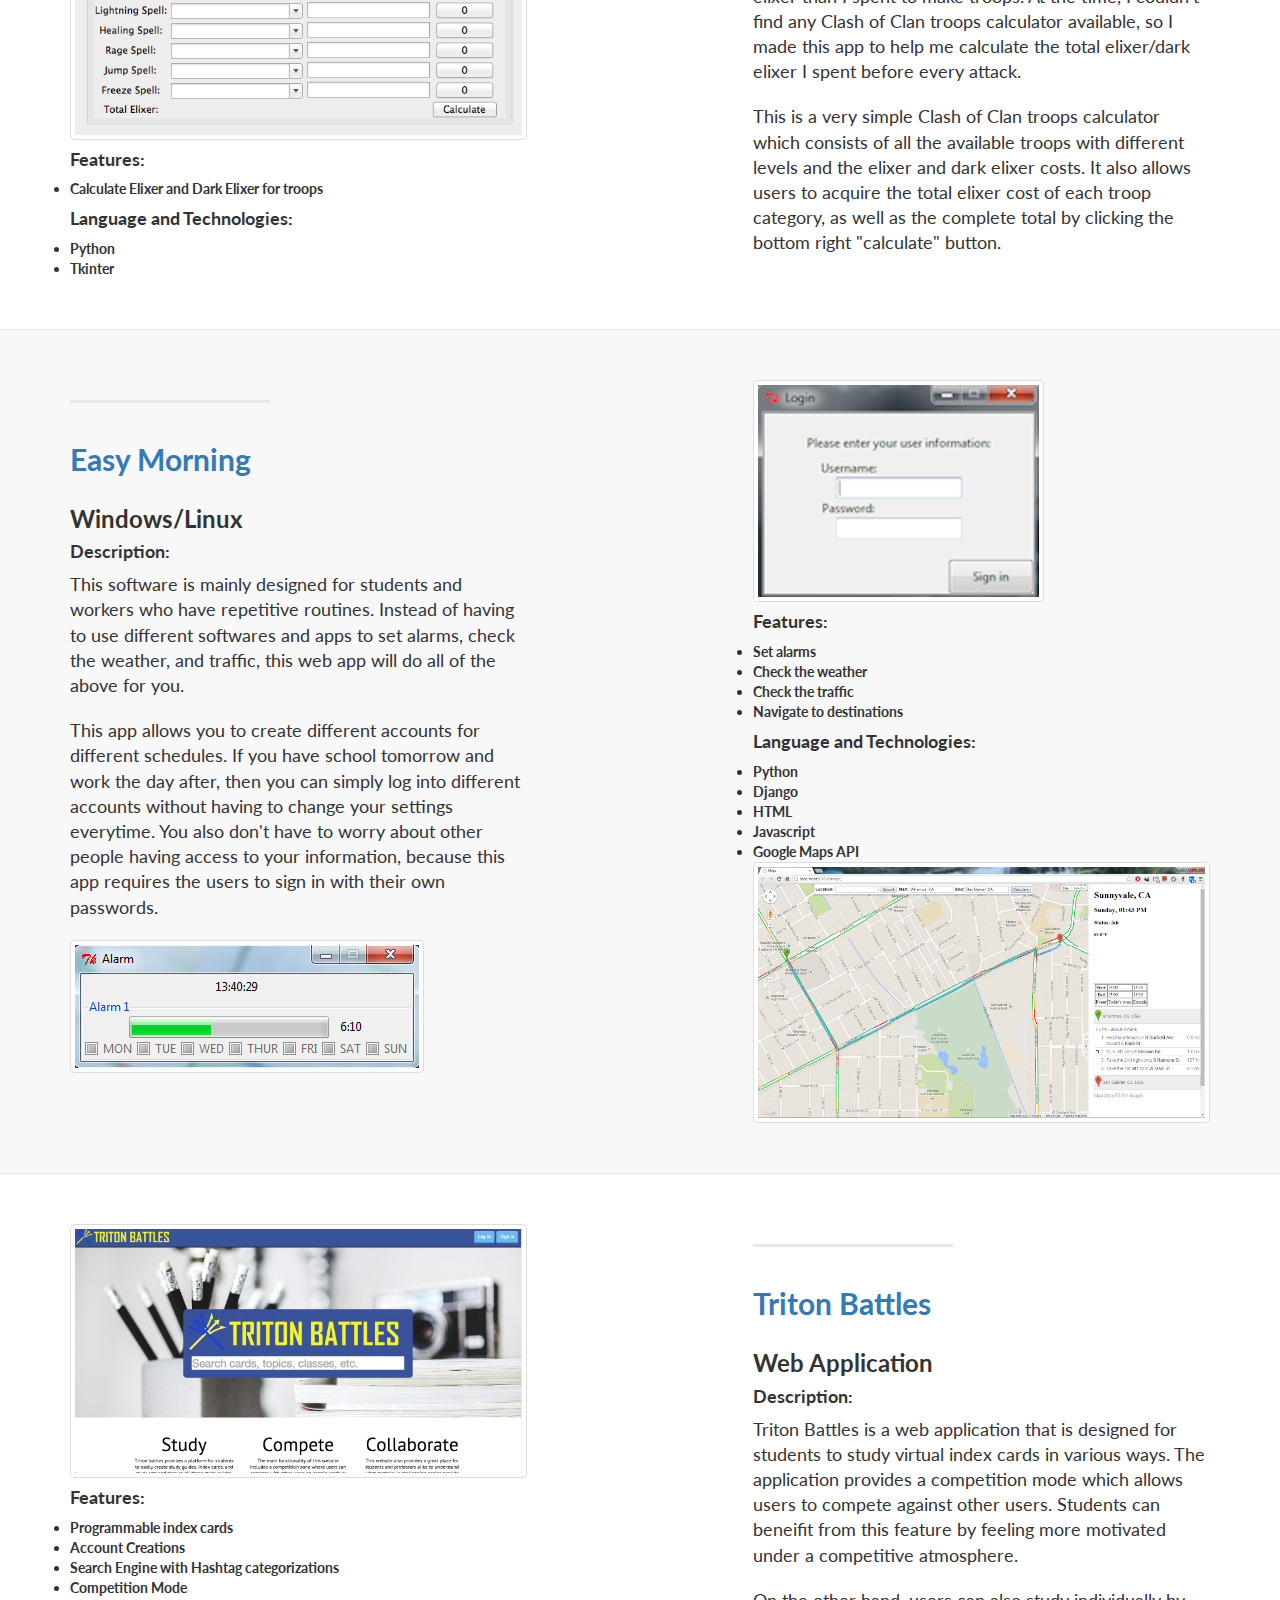
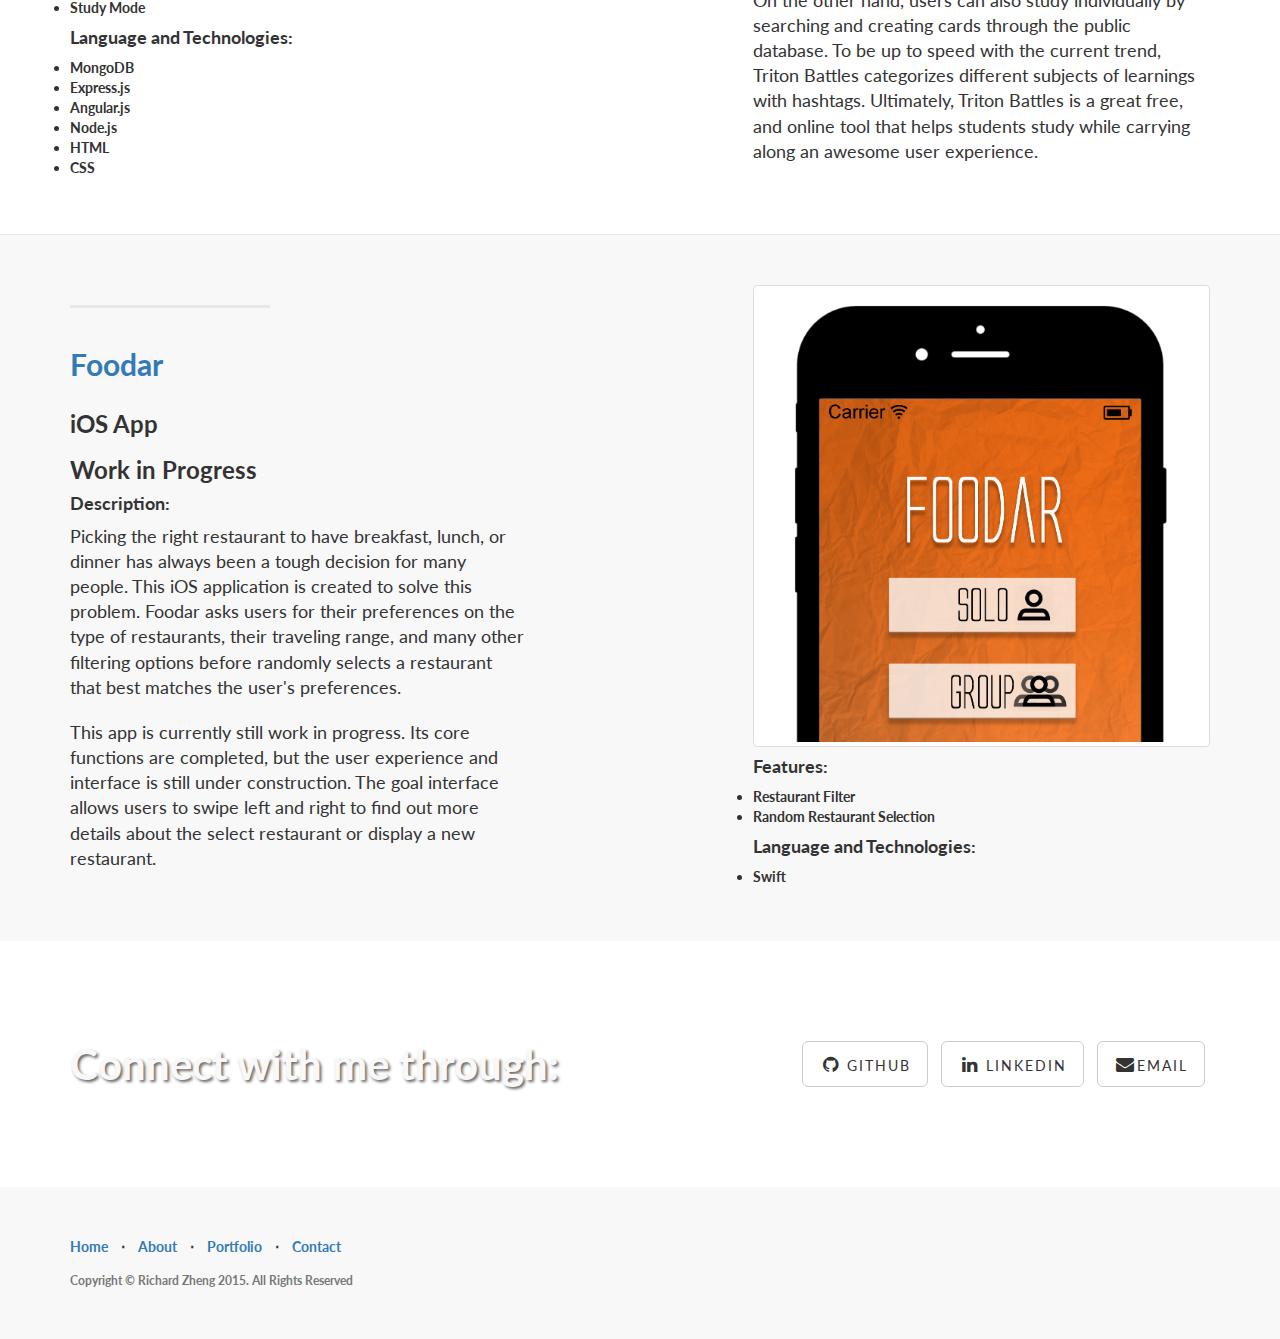
==== commit aa5858e5: "bio update" ====
--- a/index.html
+++ b/index.html
@@ -123,10 +123,10 @@
                 <hr class="section-heading-spacer">
                 <div class="clearfix"></div>
                 <h2 class="section-heading">Who am I?</h2>
-                <p class="lead"> I am an American born Chinese, and spent half of my childhood in China. I am trilingual, I understand and speak fluently in English, Mandarin, and Shanghainese. I am currently a Junior at University of California San Diego, studying Computer Engineering.</p>
-                <p class="lead">I am truely passionate about programming. Aside from learning in school, I like to follow tutorials online and study from other programming books during my free time. I am constantly searching for ways to improve as a programmer. In fact, I am currently learning to make iOS apps with Xcode.
+                <p class="lead"> As you all know, my name is Richard Zheng and I am Chinese American. I was born in the U.S. but spent half of my childhood growing up in China. Being trilingual is one the things I am proud of. Other than English, I can fluently speak Mandarin and Shanghainese. I am currently attending University of California, San Diego as a junior studying Computer Engineering.</p>
+                <p class="lead">I found my passion in programming and haven’t been able to stop myself from learning it since then. Aside from taking courses in school, I also spend my spare time learning more about programming through online tutorials and textbooks. I am constantly improving myself to become a better programmer by doing research outside of class and learning to create life changing iOS apps with Xcode.
 </p>
-                <p class="lead">I hope to become successful in the field that I love, and I will devote all my effort to do so. I am constantly searching for opportunities, so please contact me if you are ever interested to know more about me or work with me.</p>
+                <p class="lead">I strive to be my best self and successful in the field that I love and will most definitely devote all my efforts into achieving it. I am always open for any opportunities that will allow myself to gain more knowledge not just about programming, but anything else that relates to it in order to achieve my goals. If you are interested in partnering or working together, please don’t hesitate to approach me.</p>
             </div>
 
         </div>
@@ -178,7 +178,7 @@
                     <h2 class="section-heading"><a href="https://github.com/rjzheng/WakeUpSys">Easy Morning</a></h2>
                     <h3>Windows/Linux</h3>
                     <h4>Description: </h4>
-                    <p class="lead">This software is mainly designed for students and workers who have repetitive routines. Instead of having to use different softwares and apps to set alarms, check the wheather, and traffic, this web app will do all of the above for you.</p>
+                    <p class="lead">This software is mainly designed for students and workers who have repetitive routines. Instead of having to use different softwares and apps to set alarms, check the weather, and traffic, this web app will do all of the above for you.</p>
                     
                     <p class="lead">This app allows you to create different accounts for different schedules. If you have school tomorrow and work the day after, then you can simply log into different accounts without having to change your settings everytime. You also don't have to worry about other people having access to your information, because this app requires the users to sign in with their own passwords.</p>
                     <img class="img-thumbnail" src="img/Alarm2.png" alt="">
@@ -188,7 +188,7 @@
                     <img class="img-thumbnail" src="img/Alarm1.png" alt="">
                     <h4>Features: </h4>
                     <li>Set alarms</li>
-                    <li>Check the wheather</li>
+                    <li>Check the weather</li>
                     <li>Check the traffic</li>
                     <li>Navigate to destinations</li>
                     
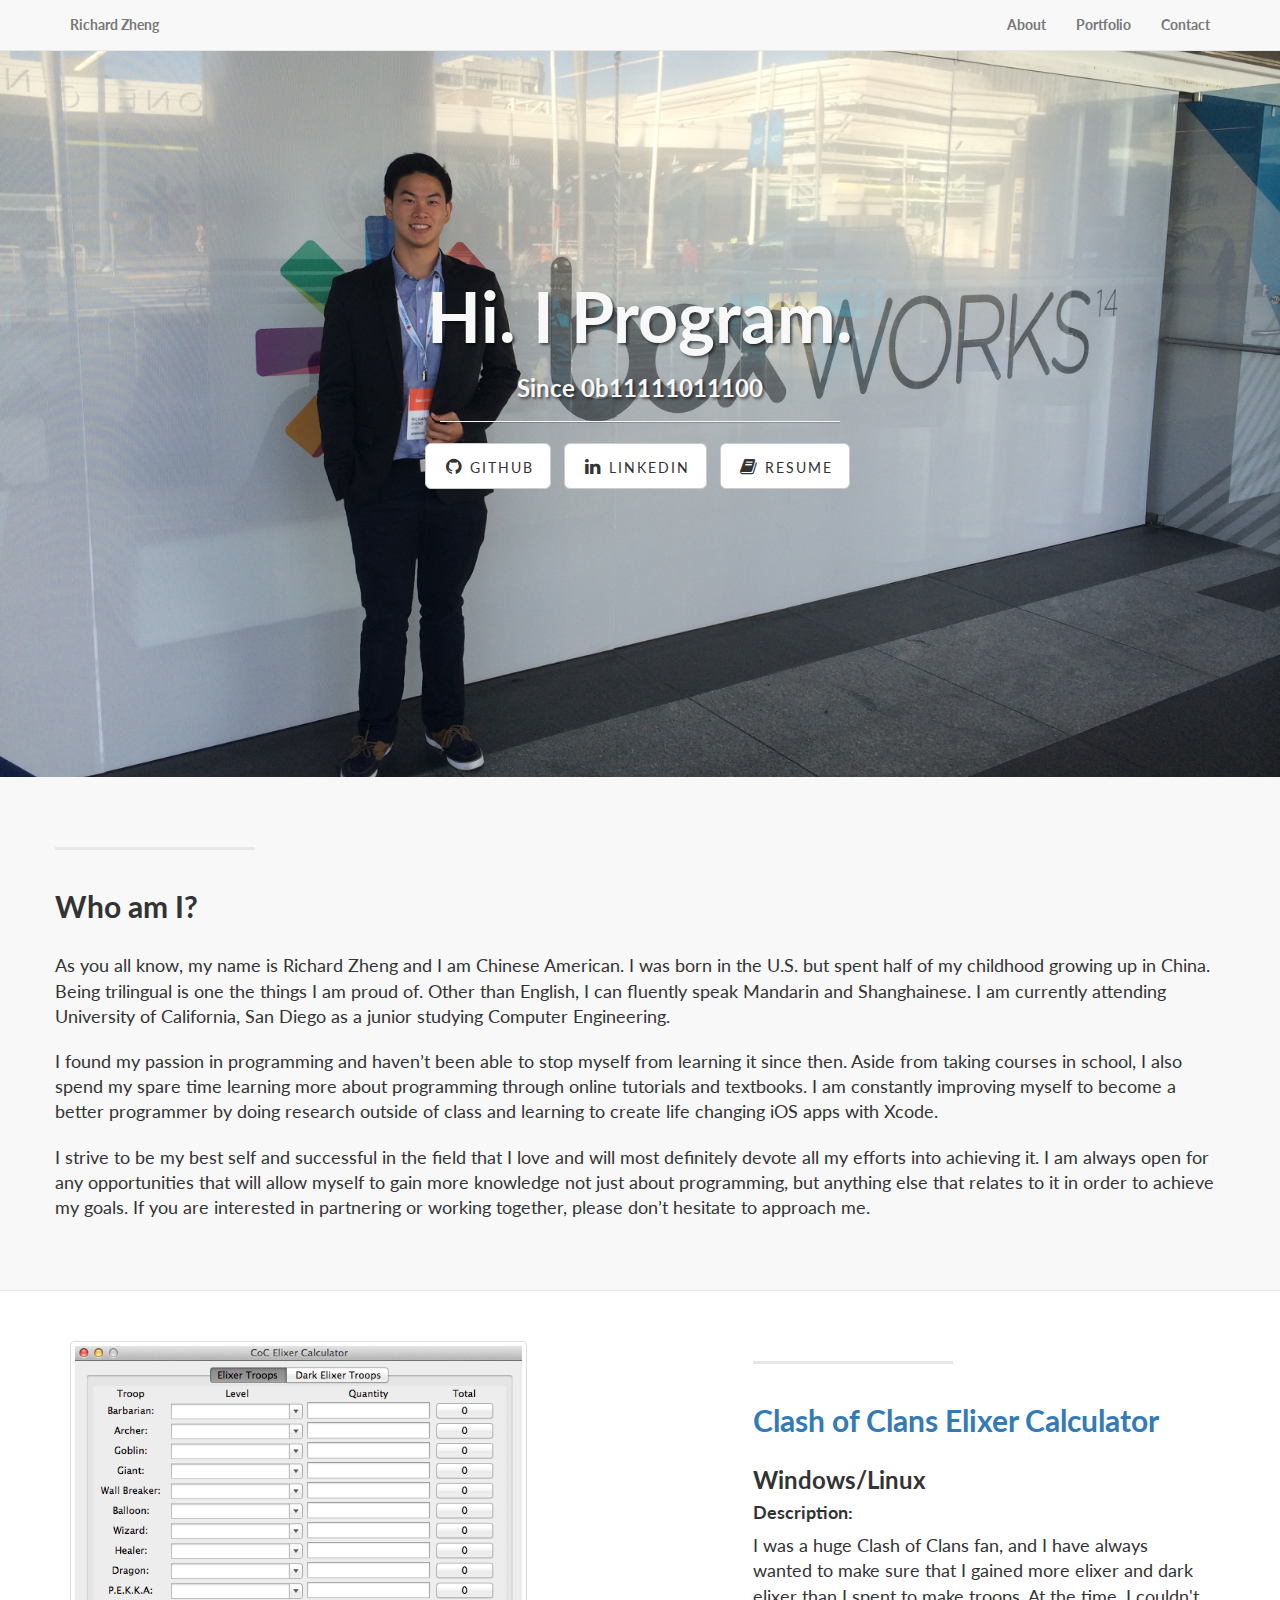
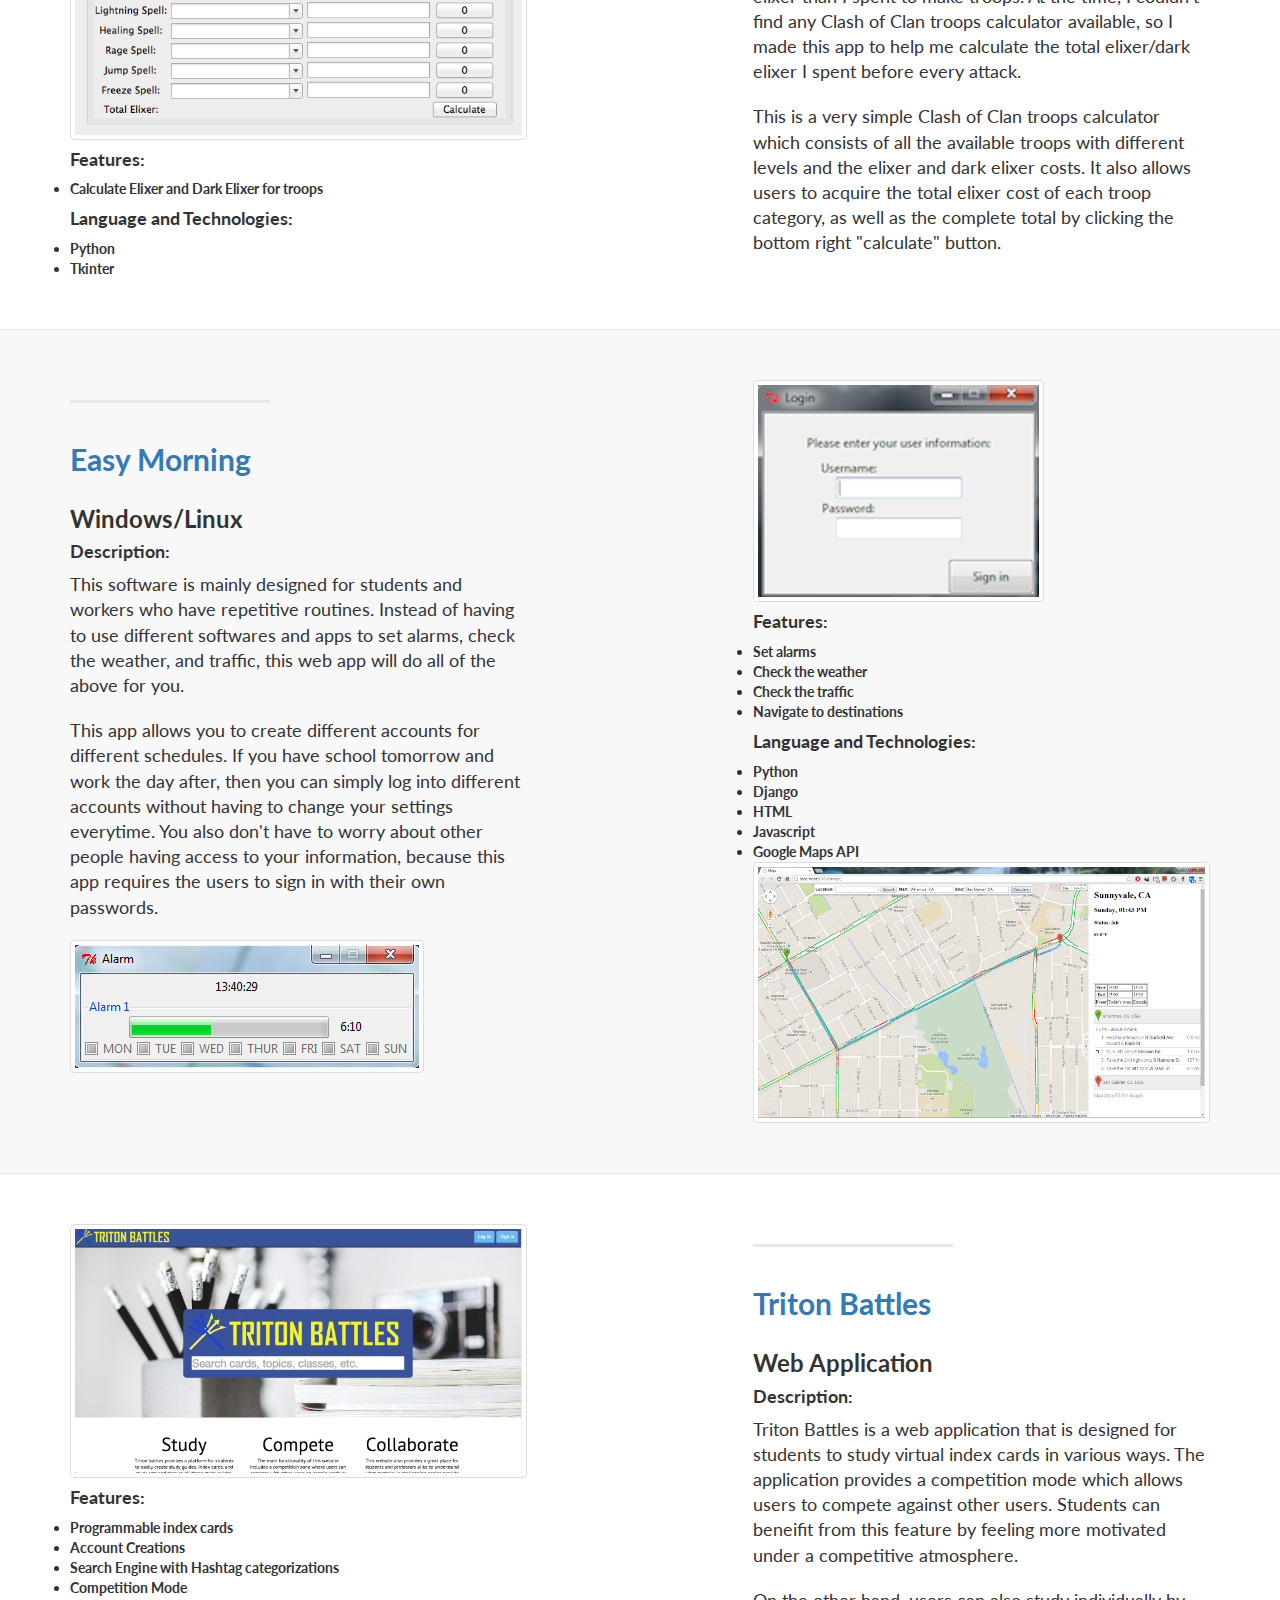
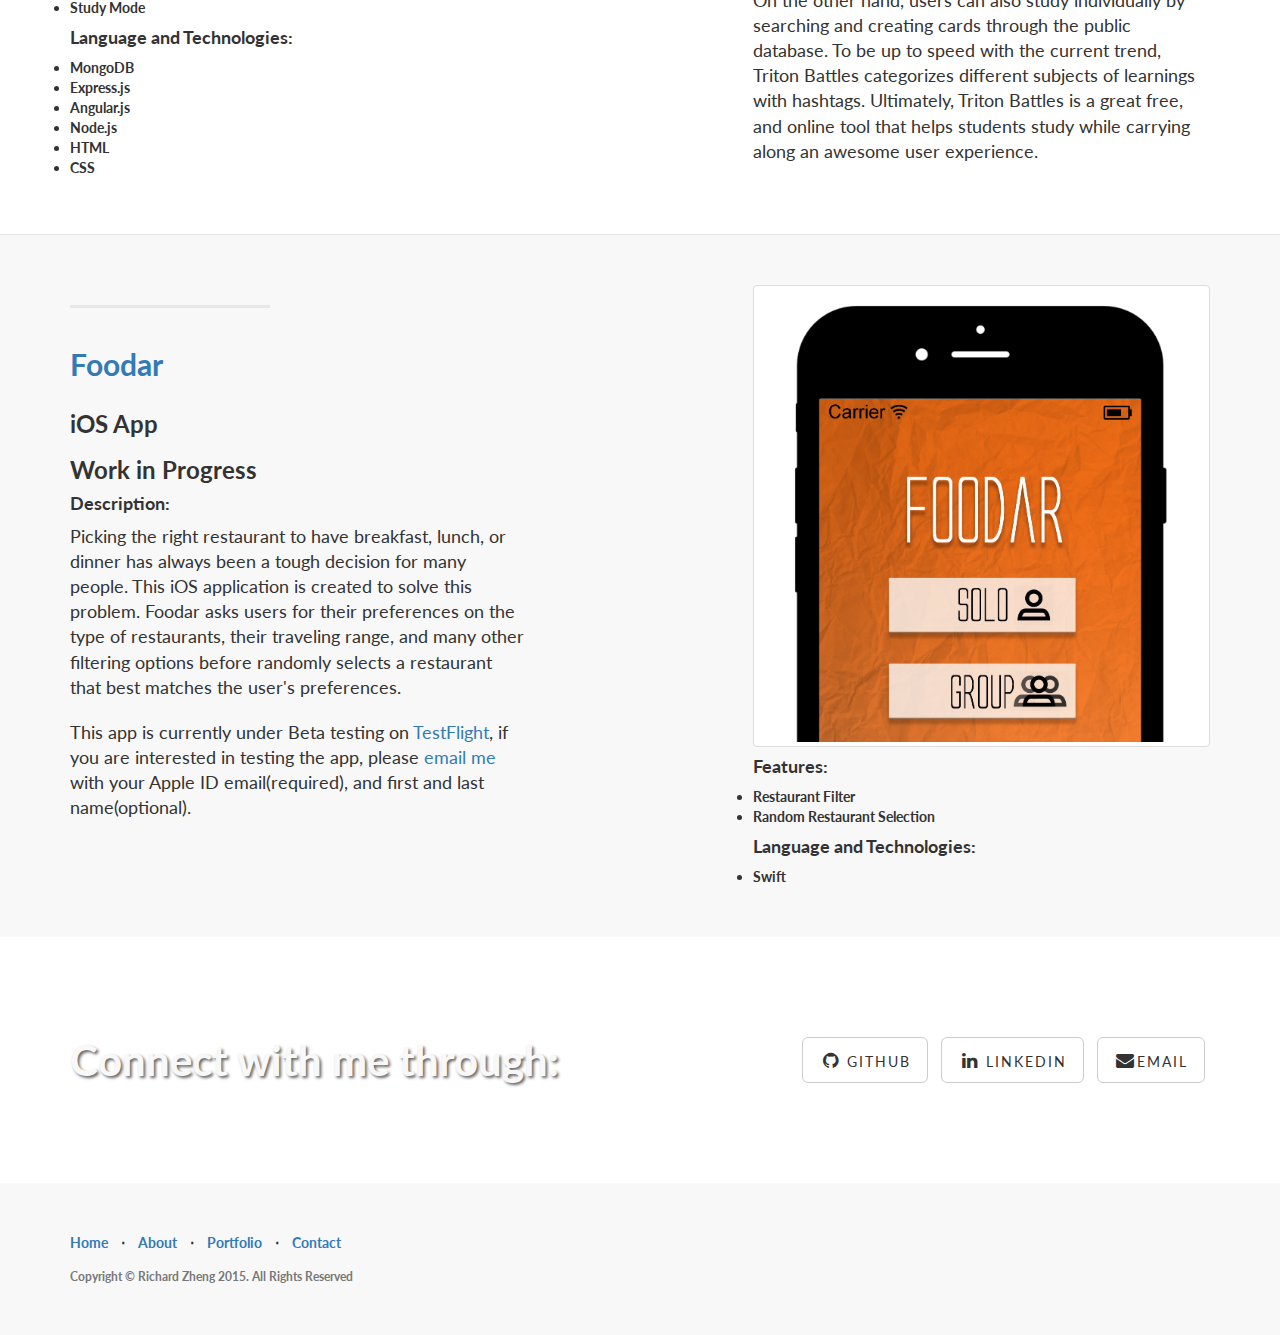
==== commit 6ebcdeb8: "Foodar update" ====
--- a/index.html
+++ b/index.html
@@ -1,4 +1,4 @@
-<!DOCTYPE html>
+﻿<!DOCTYPE html>
 <html lang="en">
 
 <head>
@@ -258,7 +258,7 @@
                     <h3>Work in Progress</h3>
                     <h4>Description: </h4>
                     <p class="lead">Picking the right restaurant to have breakfast, lunch, or dinner has always been a tough decision for many people. This iOS application is created to solve this problem. Foodar asks users for their preferences on the type of restaurants, their traveling range, and many other filtering options before randomly selects a restaurant that best matches the user's preferences.</p>
-                    <p class="lead">This app is currently still work in progress. Its core functions are completed, but the user experience and interface is still under construction. The goal interface allows users to swipe left and right to find out more details about the select restaurant or display a new restaurant.</p>
+                    <p class="lead">This app is currently under Beta testing on <a href="https://developer.apple.com/testflight/">TestFlight</a>, if you are interested in testing the app, please <a href="mailto:rjzhengsg@gmail.com">email me</a> with your Apple ID email(required), and first and last name(optional).</p>
                 
                     <img class="img-responsive" src="" alt="">
                 </div>
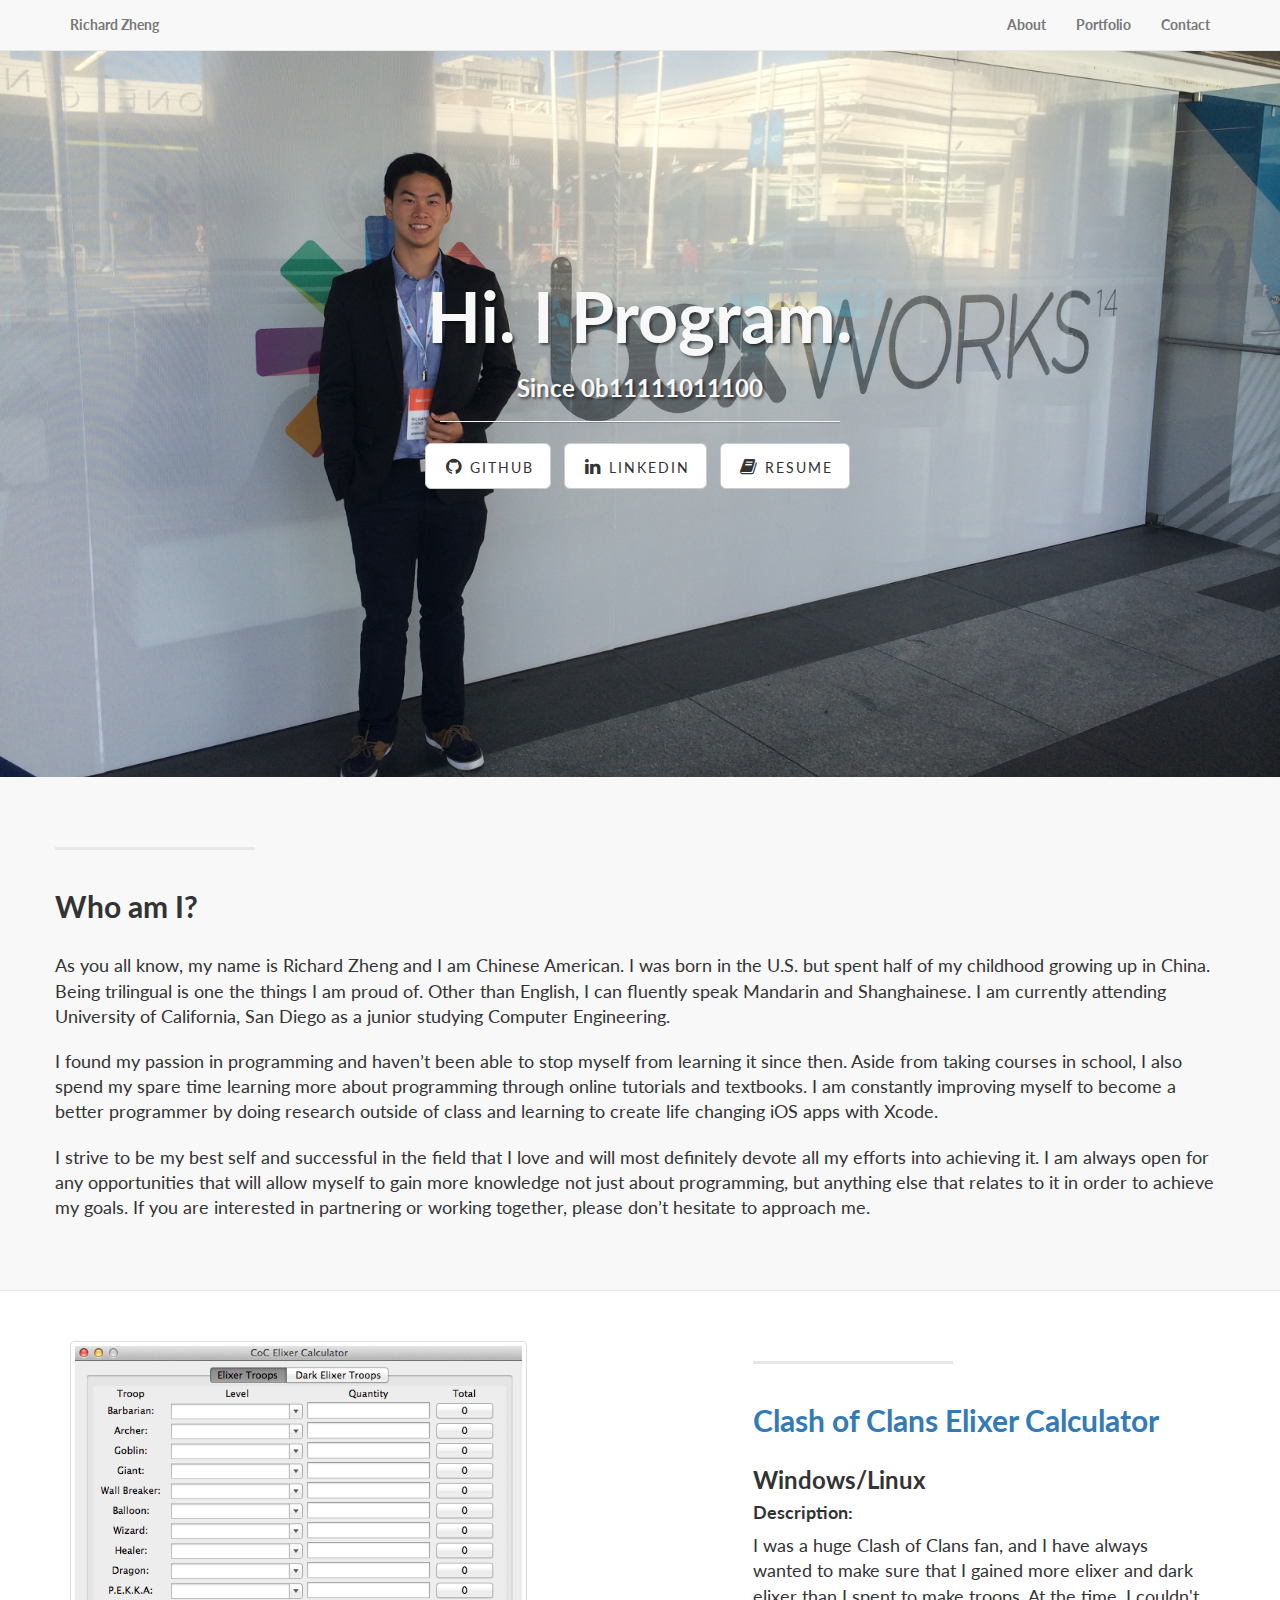
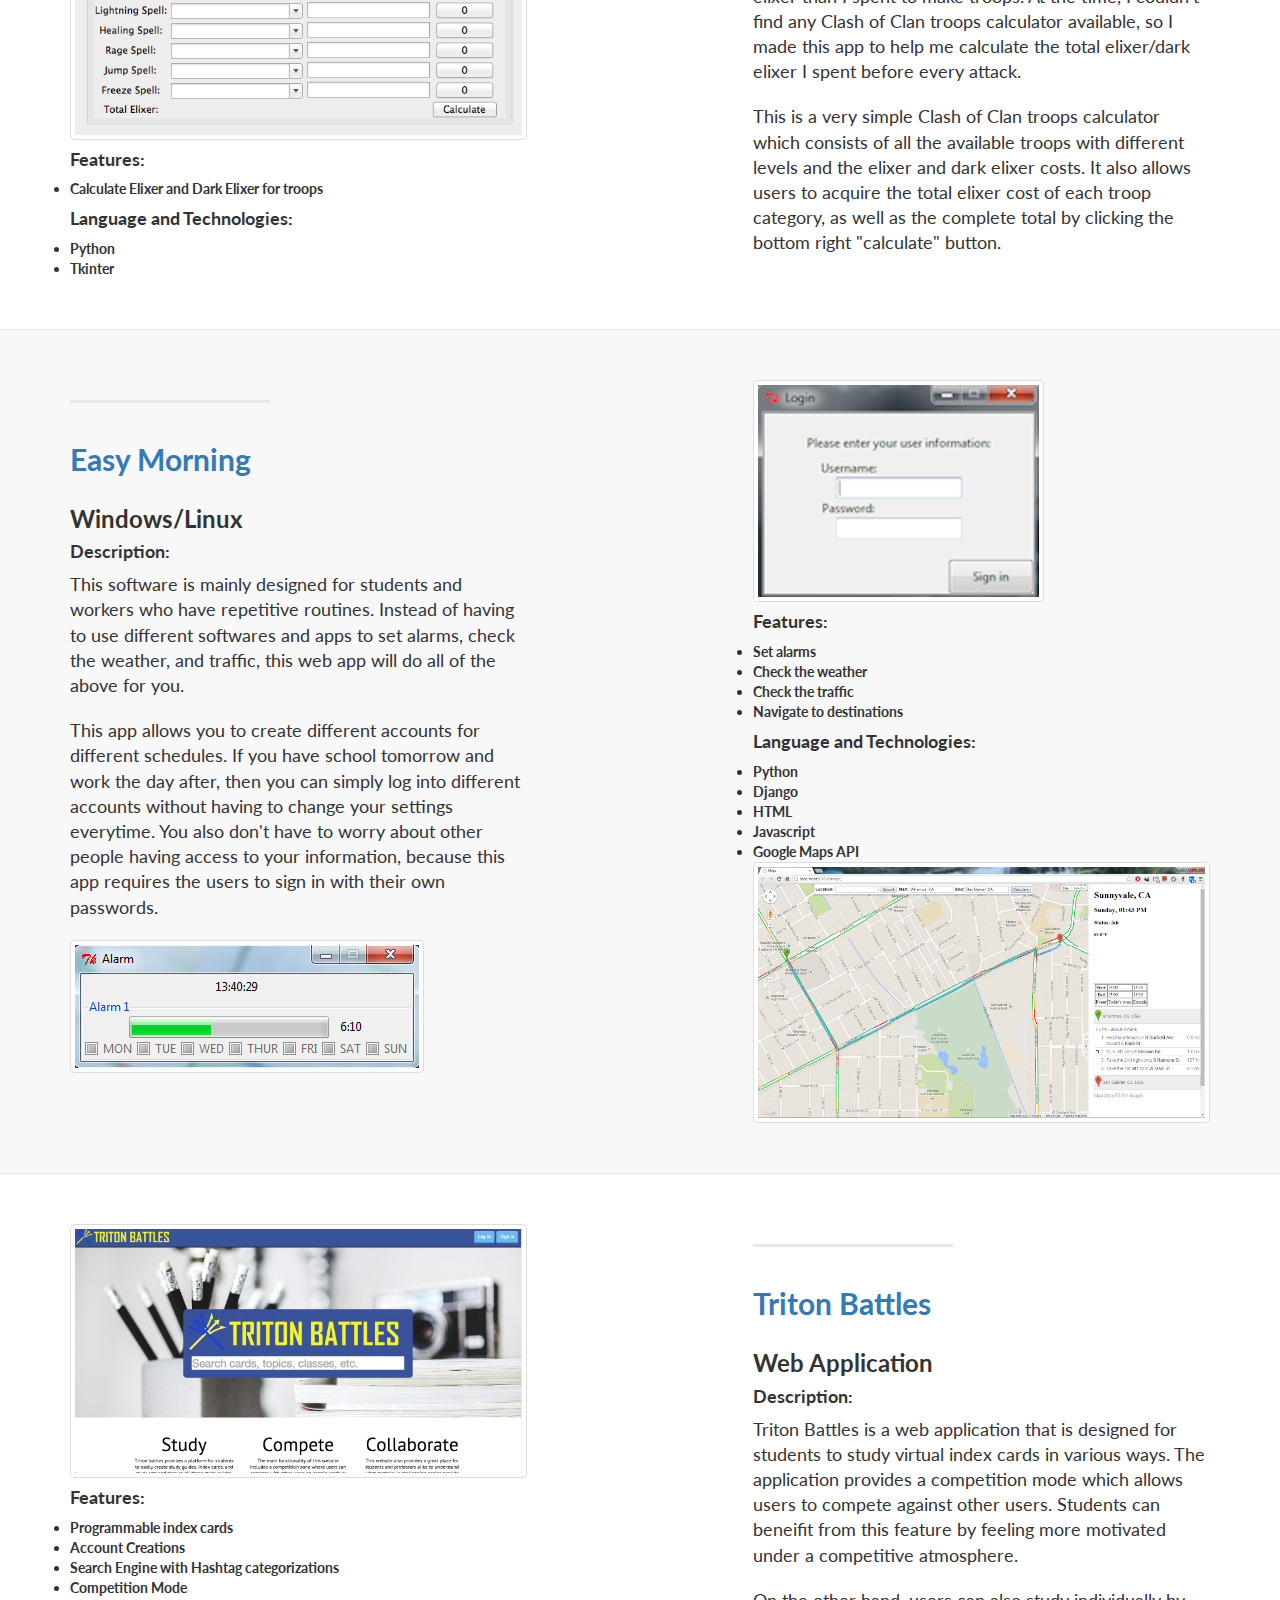
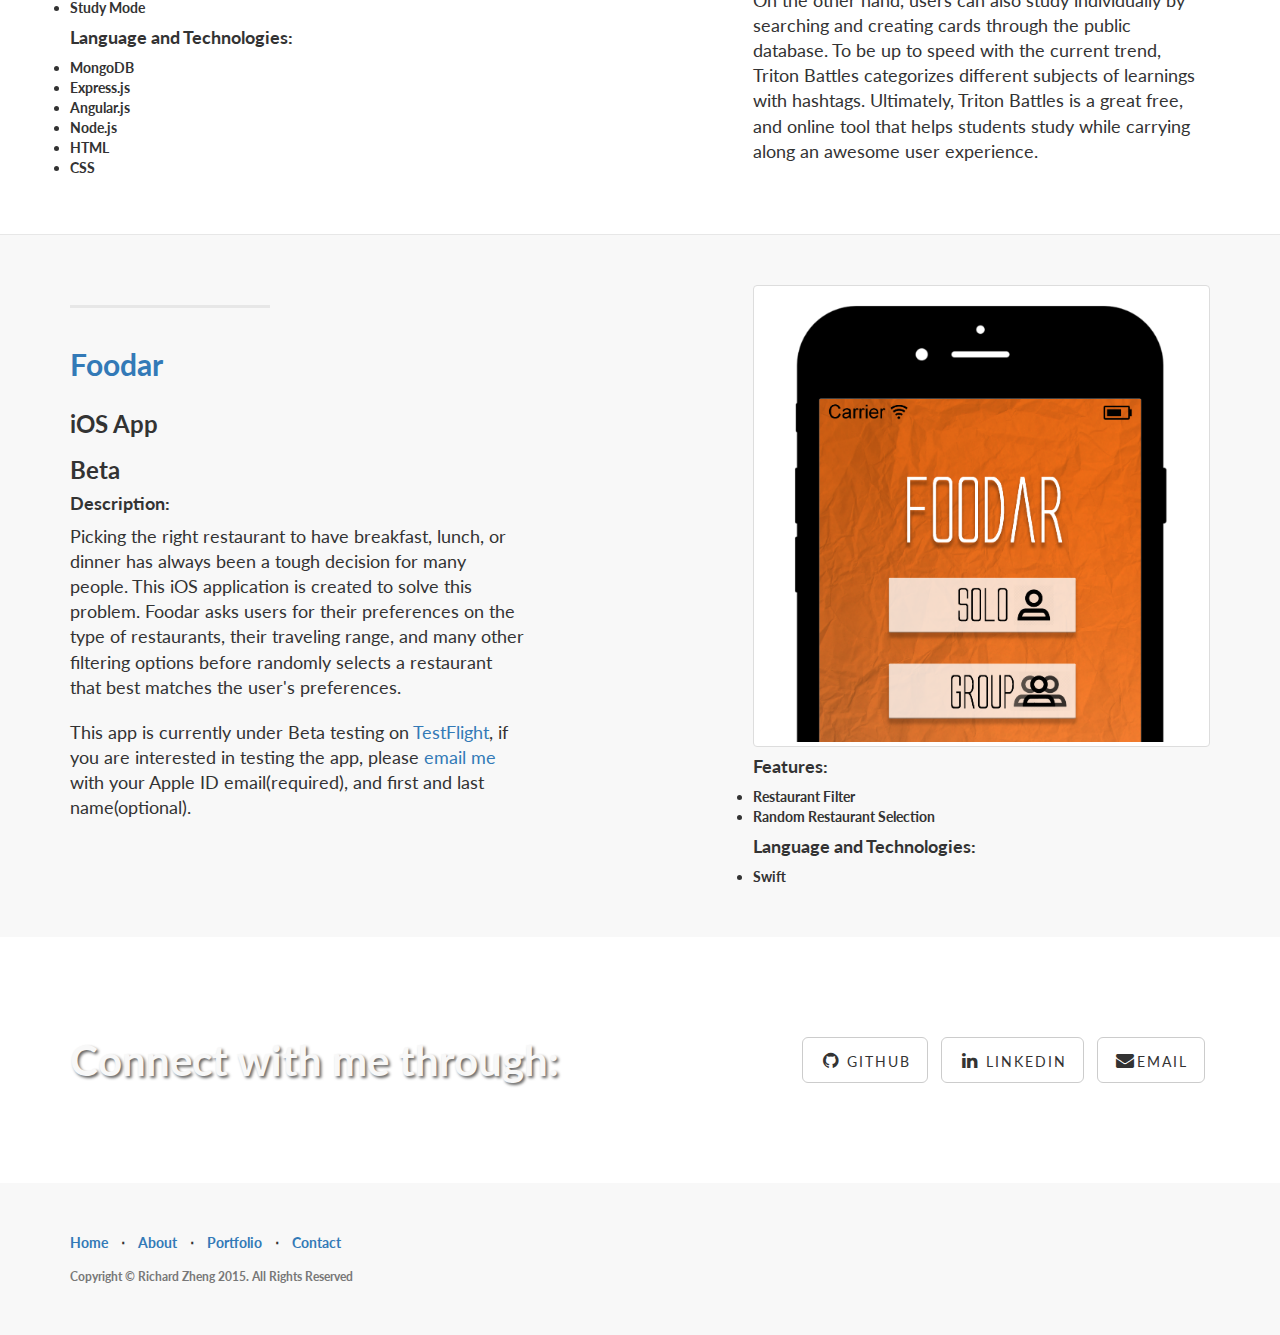
==== commit 65a9d59a: "changed email" ====
--- a/index.html
+++ b/index.html
@@ -255,10 +255,10 @@
                     <div class="clearfix"></div>
                     <h2 class="section-heading"><a href="#">Foodar</a></h2>
                     <h3>iOS App</h3>
-                    <h3>Work in Progress</h3>
+                    <h3>Beta</h3>
                     <h4>Description: </h4>
                     <p class="lead">Picking the right restaurant to have breakfast, lunch, or dinner has always been a tough decision for many people. This iOS application is created to solve this problem. Foodar asks users for their preferences on the type of restaurants, their traveling range, and many other filtering options before randomly selects a restaurant that best matches the user's preferences.</p>
-                    <p class="lead">This app is currently under Beta testing on <a href="https://developer.apple.com/testflight/">TestFlight</a>, if you are interested in testing the app, please <a href="mailto:rjzhengsg@gmail.com">email me</a> with your Apple ID email(required), and first and last name(optional).</p>
+                    <p class="lead">This app is currently under Beta testing on <a href="https://developer.apple.com/testflight/">TestFlight</a>, if you are interested in testing the app, please <a href="mailto:rjzhengweb@gmail.com">email me</a> with your Apple ID email(required), and first and last name(optional).</p>
                 
                     <img class="img-responsive" src="" alt="">
                 </div>
@@ -299,7 +299,7 @@
                             <a href="https://www.linkedin.com/pub/richard-zheng/74/7b5/58a" class="btn btn-default btn-lg"><i class="fa fa-linkedin fa-fw"></i> <span class="network-name">Linkedin</span></a>
                         </li>
                         <li>
-                            <a href="mailto:rjzheng@ucsd.edu" class="btn btn-default btn-lg"><i class="fa fa-envelope fa-fw"></i><span class="network-name">Email</span></a>
+                            <a href="mailto:rjzhengweb@gmail.com" class="btn btn-default btn-lg"><i class="fa fa-envelope fa-fw"></i><span class="network-name">Email</span></a>
                         </li>
                     </ul>
                 </div>
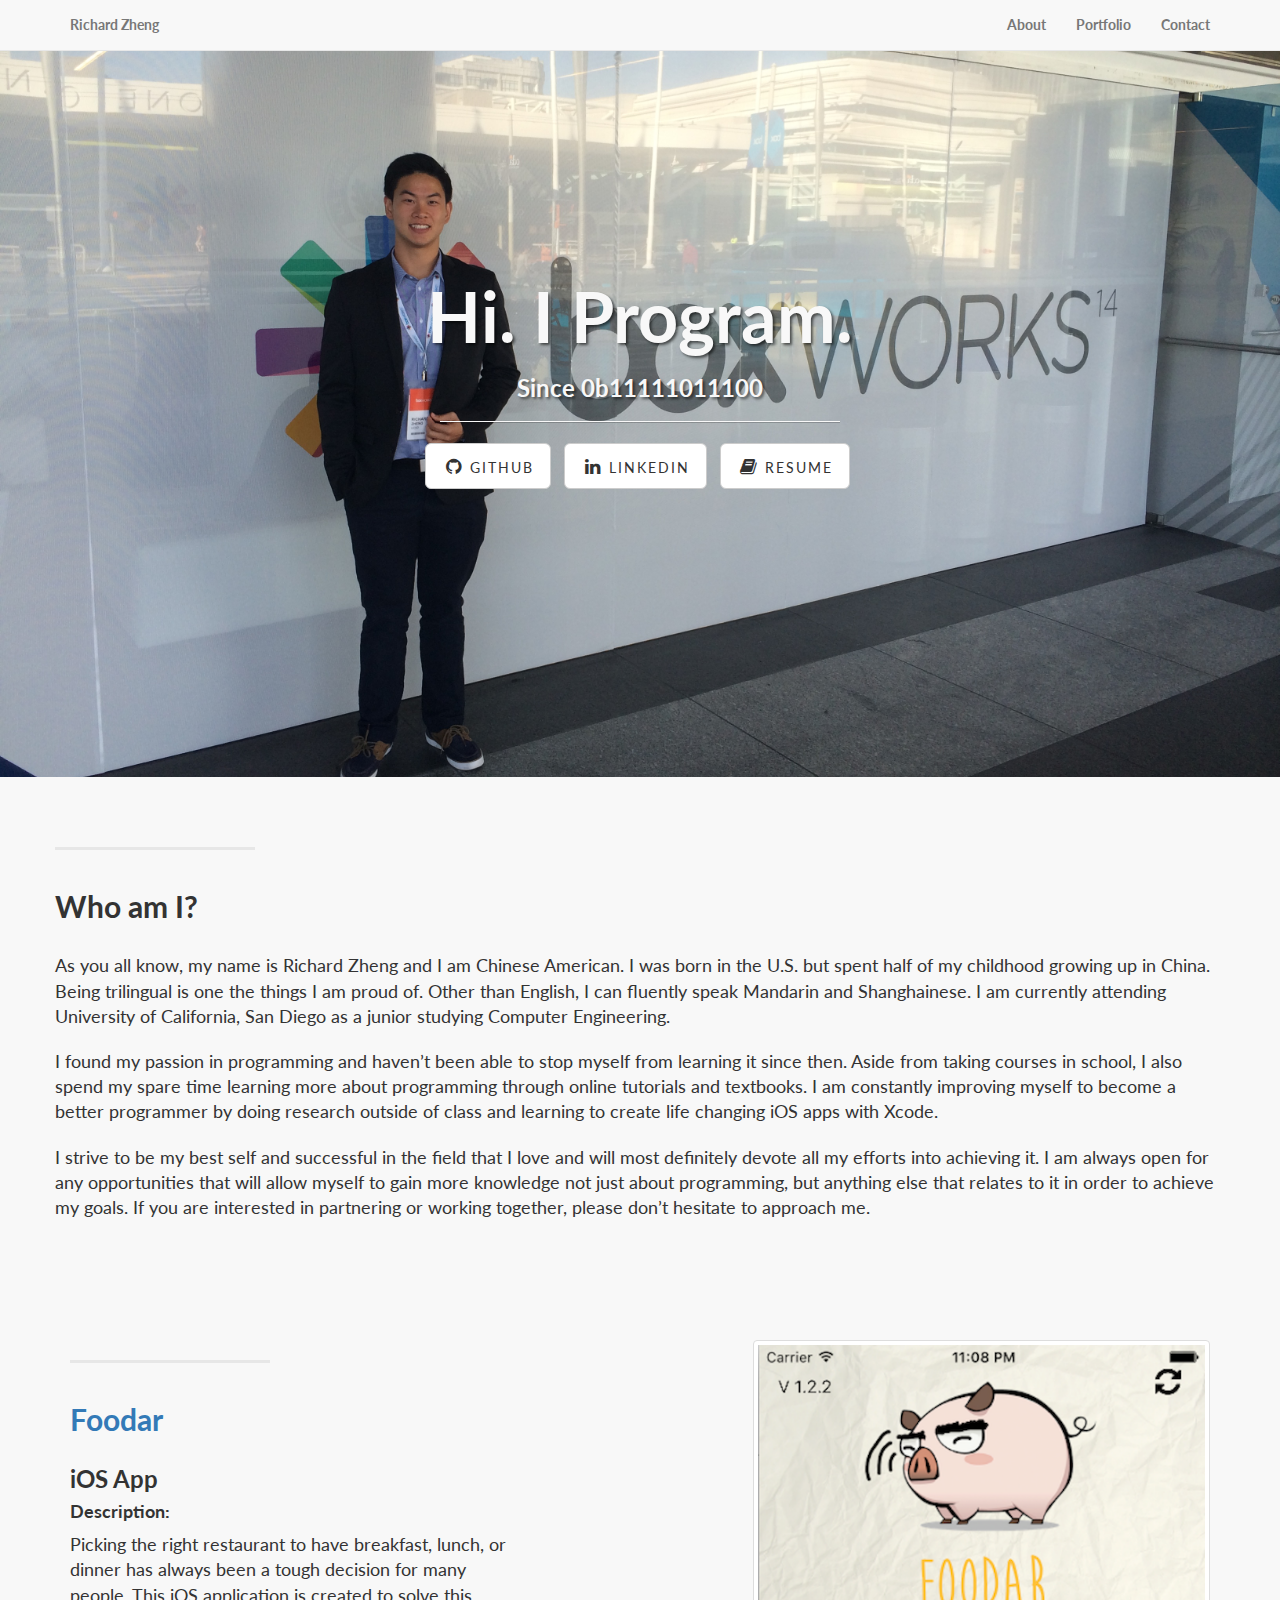
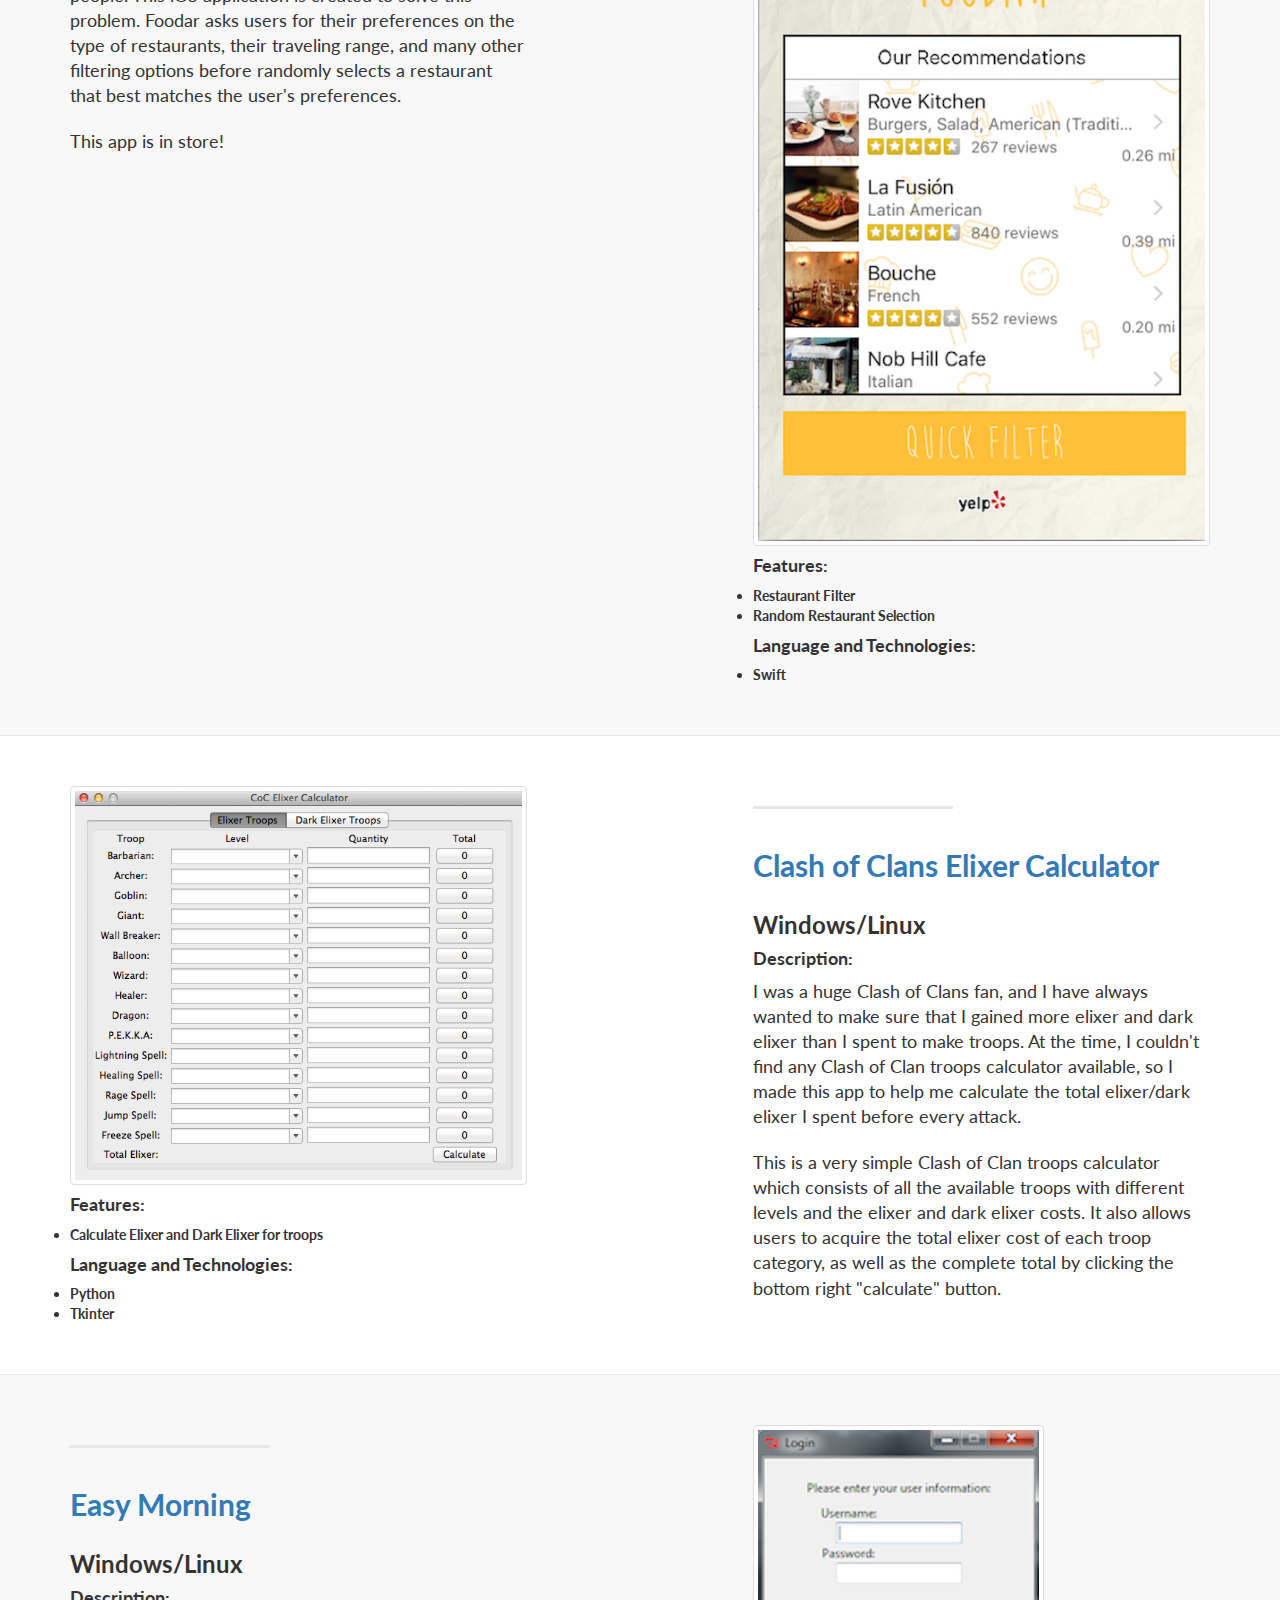
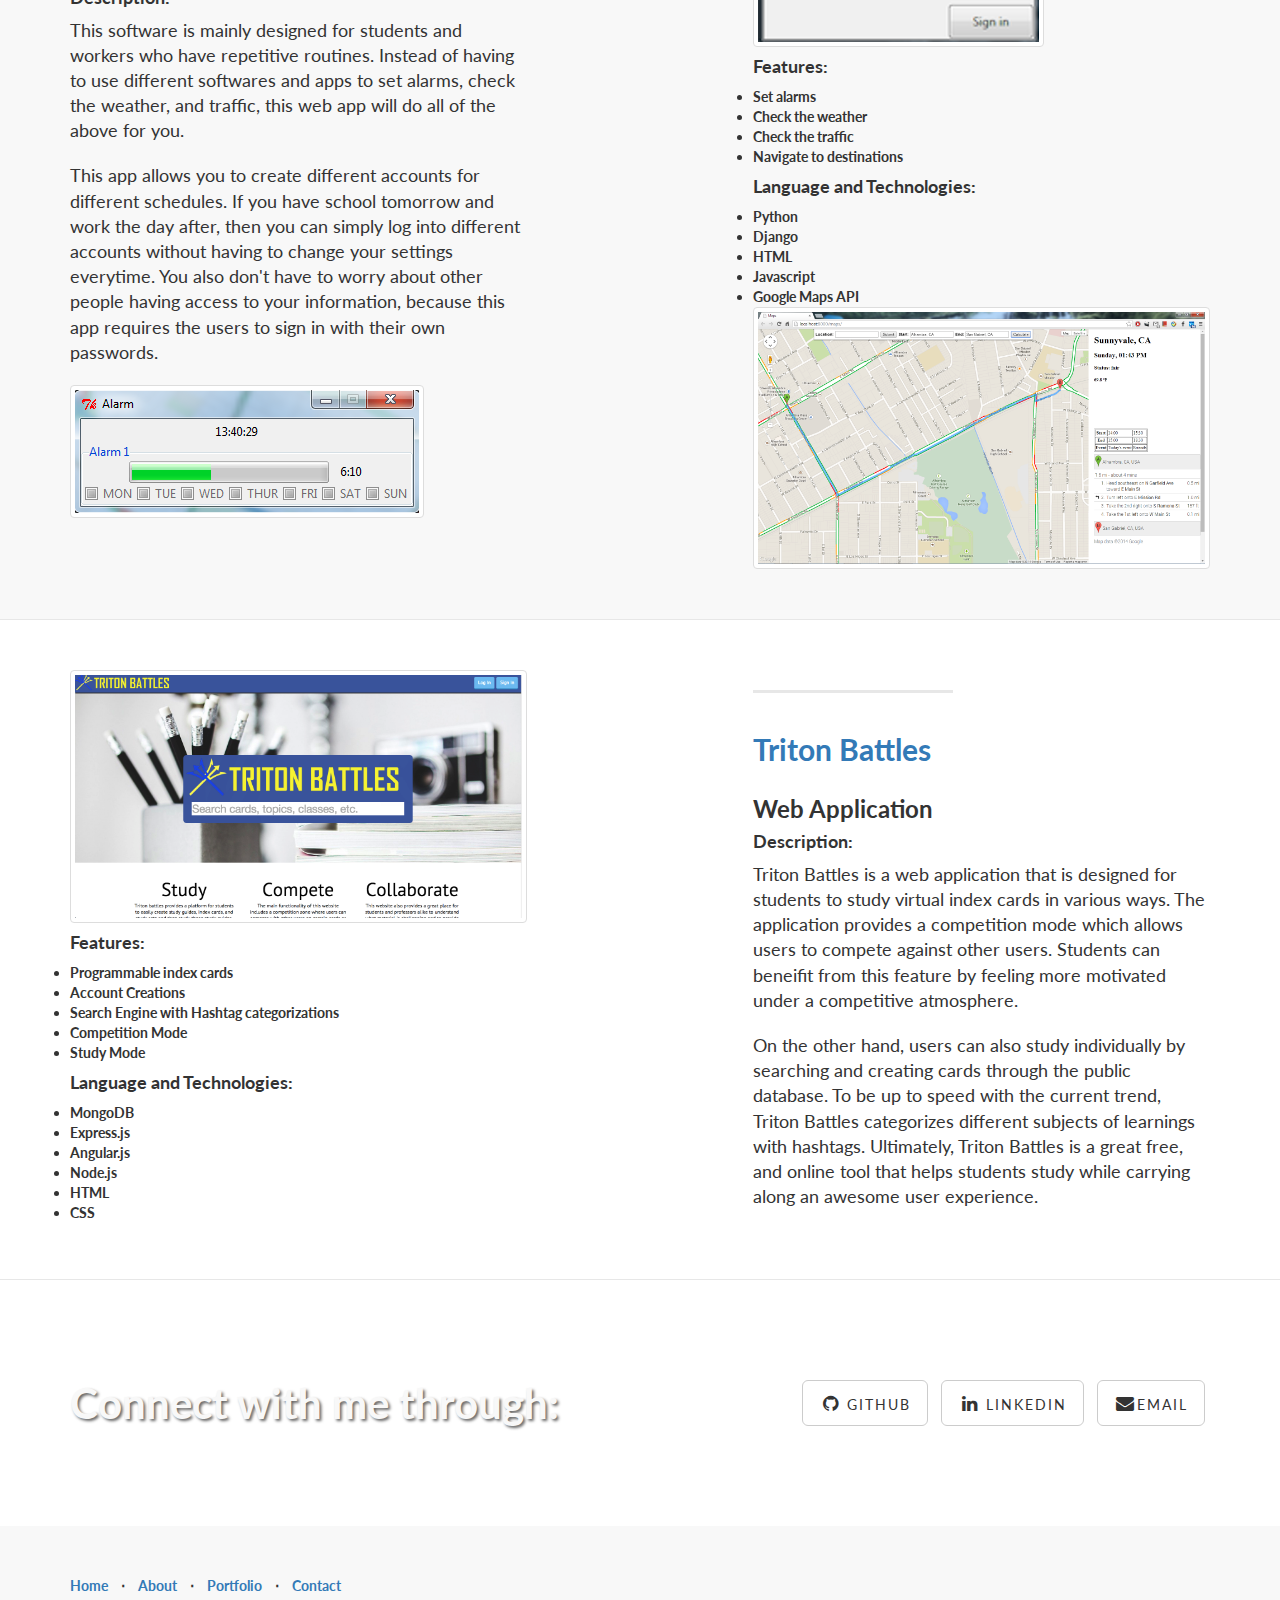
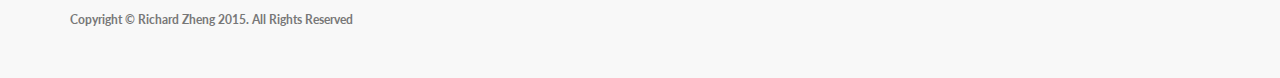
==== commit cc2c470b: "foodar" ====
--- a/index.html
+++ b/index.html
@@ -1,4 +1,4 @@
-﻿<!DOCTYPE html>
+<!DOCTYPE html>
 <html lang="en">
 
 <head>
@@ -116,6 +116,7 @@
     <!-- Page Content -->
 
 	<a name="about"></a>
+    
     <div class="content-section-a">
 
         <div class="container">
@@ -135,6 +136,41 @@
     </div>
     <!-- /.content-section-a -->
     <a name="portfolio"></a>
+    
+            <div class="content-section-a">
+
+        <div class="container">
+
+            <div class="row">
+                <div class="col-lg-5 col-sm-6">
+                    <hr class="section-heading-spacer">
+                    <div class="clearfix"></div>
+                    <h2 class="section-heading"><a href="www.buleaf.com">Foodar</a></h2>
+                    <h3>iOS App</h3>
+                    <h4>Description: </h4>
+                    <p class="lead">Picking the right restaurant to have breakfast, lunch, or dinner has always been a tough decision for many people. This iOS application is created to solve this problem. Foodar asks users for their preferences on the type of restaurants, their traveling range, and many other filtering options before randomly selects a restaurant that best matches the user's preferences.</p>
+                    <p class="lead">This app is in store!</p>
+                
+                    <img class="img-responsive" src="" alt="">
+                </div>
+                
+                <div class="col-lg-5 col-lg-offset-2 col-sm-6">
+                    
+                    <img src = "img/page1.png" class = "img-thumbnail">
+                    <h4>Features: </h4>
+                    <li>Restaurant Filter</li>
+                    <li>Random Restaurant Selection</li>
+                    
+                    <h4>Language and Technologies:</h4>
+                    <li>Swift</li>
+                </div>
+            </div>
+
+        </div>
+        <!-- /.container -->
+
+    </div>
+    <!-- /.content-section-a -->
     <div class="content-section-b">
 
         <div class="container">
@@ -244,42 +280,6 @@
         <!-- /.container -->
     </div>
     <!-- /.content-section-b -->
-    
-        <div class="content-section-a">
-
-        <div class="container">
-
-            <div class="row">
-                <div class="col-lg-5 col-sm-6">
-                    <hr class="section-heading-spacer">
-                    <div class="clearfix"></div>
-                    <h2 class="section-heading"><a href="#">Foodar</a></h2>
-                    <h3>iOS App</h3>
-                    <h3>Beta</h3>
-                    <h4>Description: </h4>
-                    <p class="lead">Picking the right restaurant to have breakfast, lunch, or dinner has always been a tough decision for many people. This iOS application is created to solve this problem. Foodar asks users for their preferences on the type of restaurants, their traveling range, and many other filtering options before randomly selects a restaurant that best matches the user's preferences.</p>
-                    <p class="lead">This app is currently under Beta testing on <a href="https://developer.apple.com/testflight/">TestFlight</a>, if you are interested in testing the app, please <a href="mailto:rjzhengweb@gmail.com">email me</a> with your Apple ID email(required), and first and last name(optional).</p>
-                
-                    <img class="img-responsive" src="" alt="">
-                </div>
-                
-                <div class="col-lg-5 col-lg-offset-2 col-sm-6">
-                    
-                    <img src = "img/FoodarHomeTemplet.png" class = "img-thumbnail">
-                    <h4>Features: </h4>
-                    <li>Restaurant Filter</li>
-                    <li>Random Restaurant Selection</li>
-                    
-                    <h4>Language and Technologies:</h4>
-                    <li>Swift</li>
-                </div>
-            </div>
-
-        </div>
-        <!-- /.container -->
-
-    </div>
-    <!-- /.content-section-a -->
 
 	<a  name="contact"></a>
     <div class="banner">
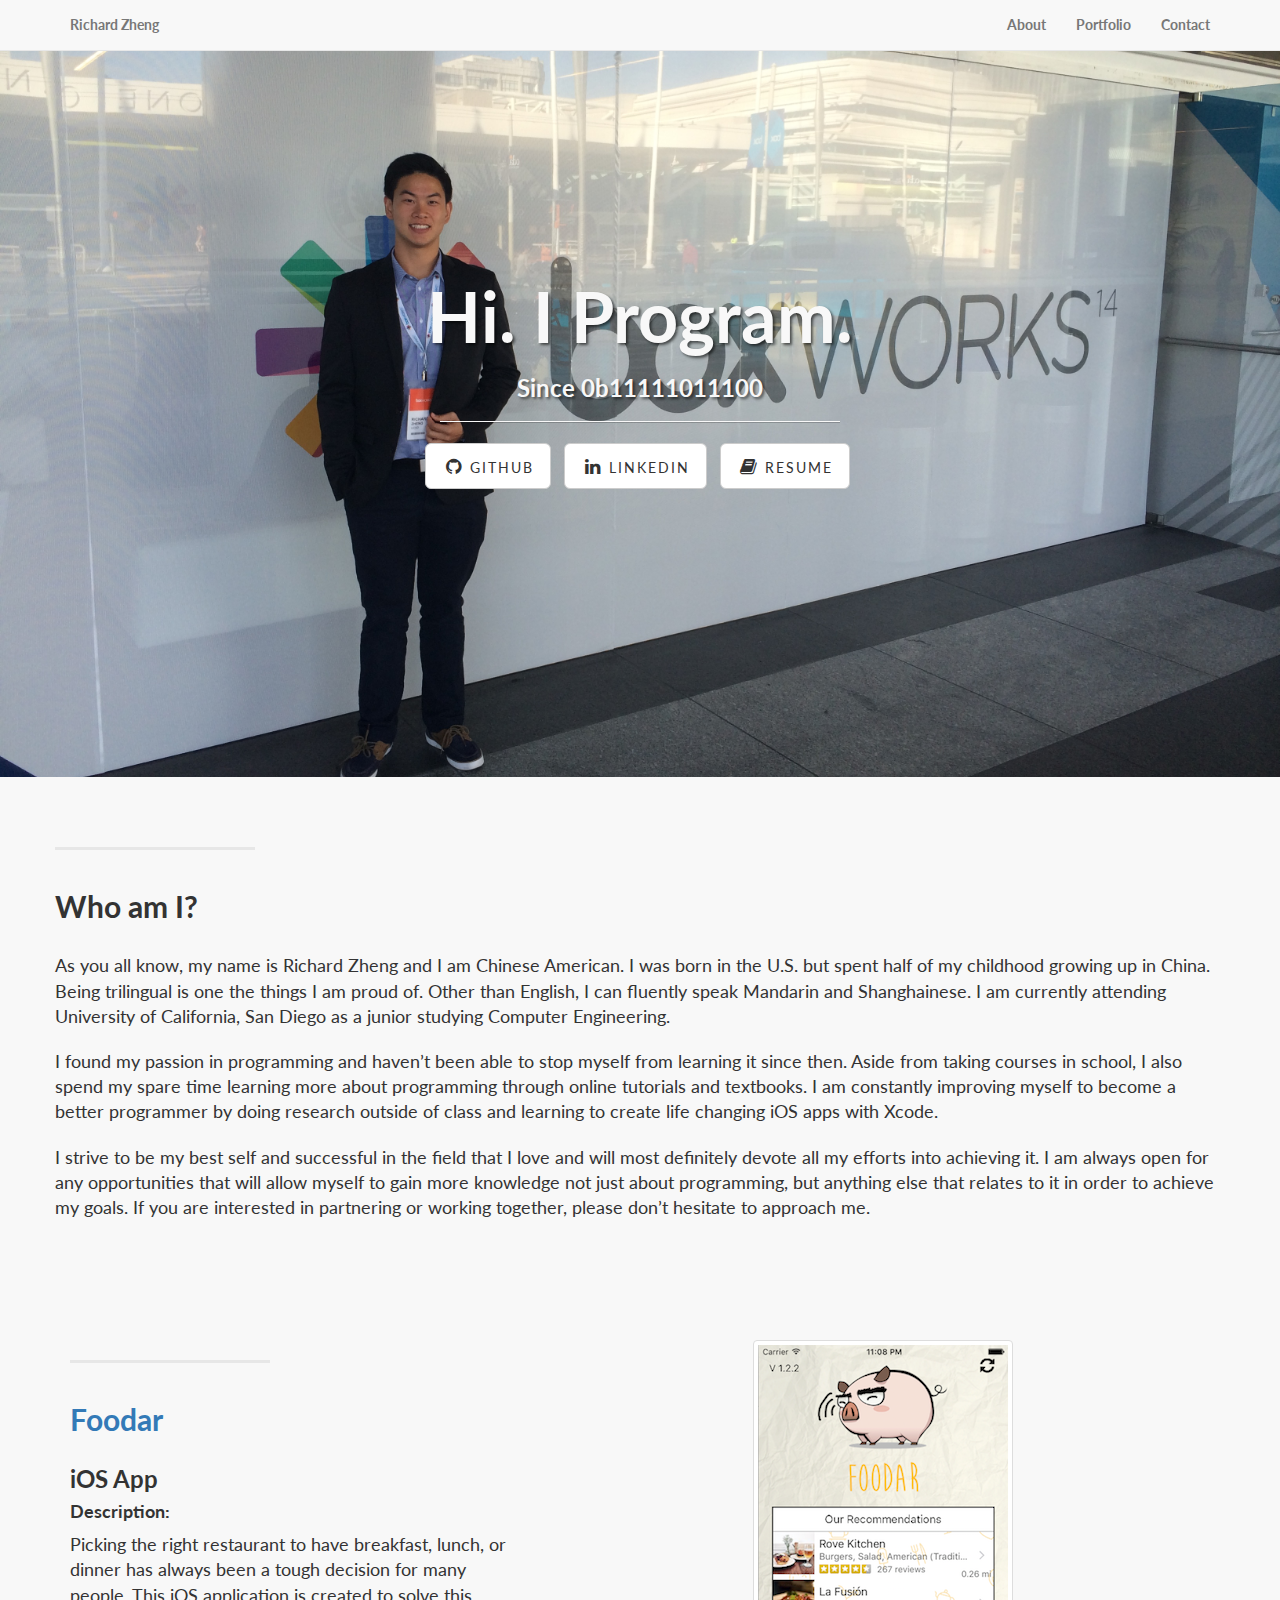
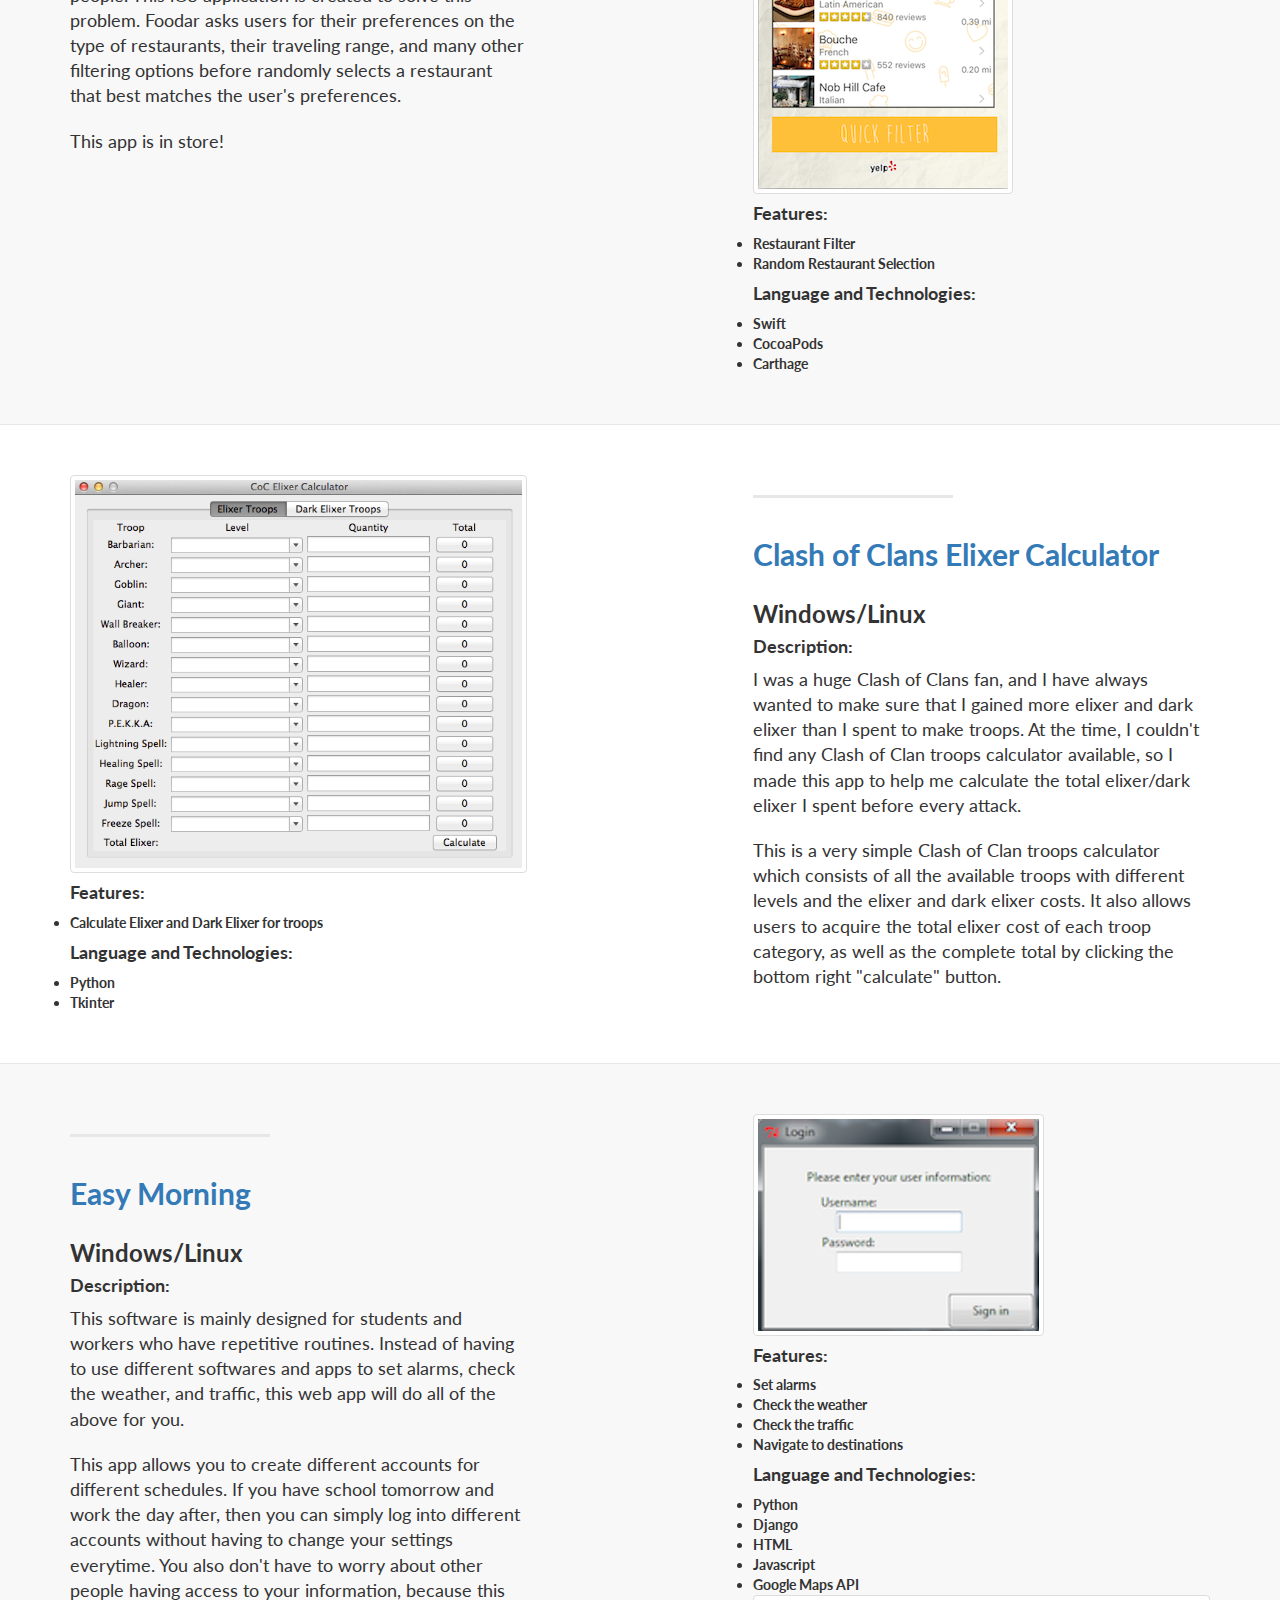
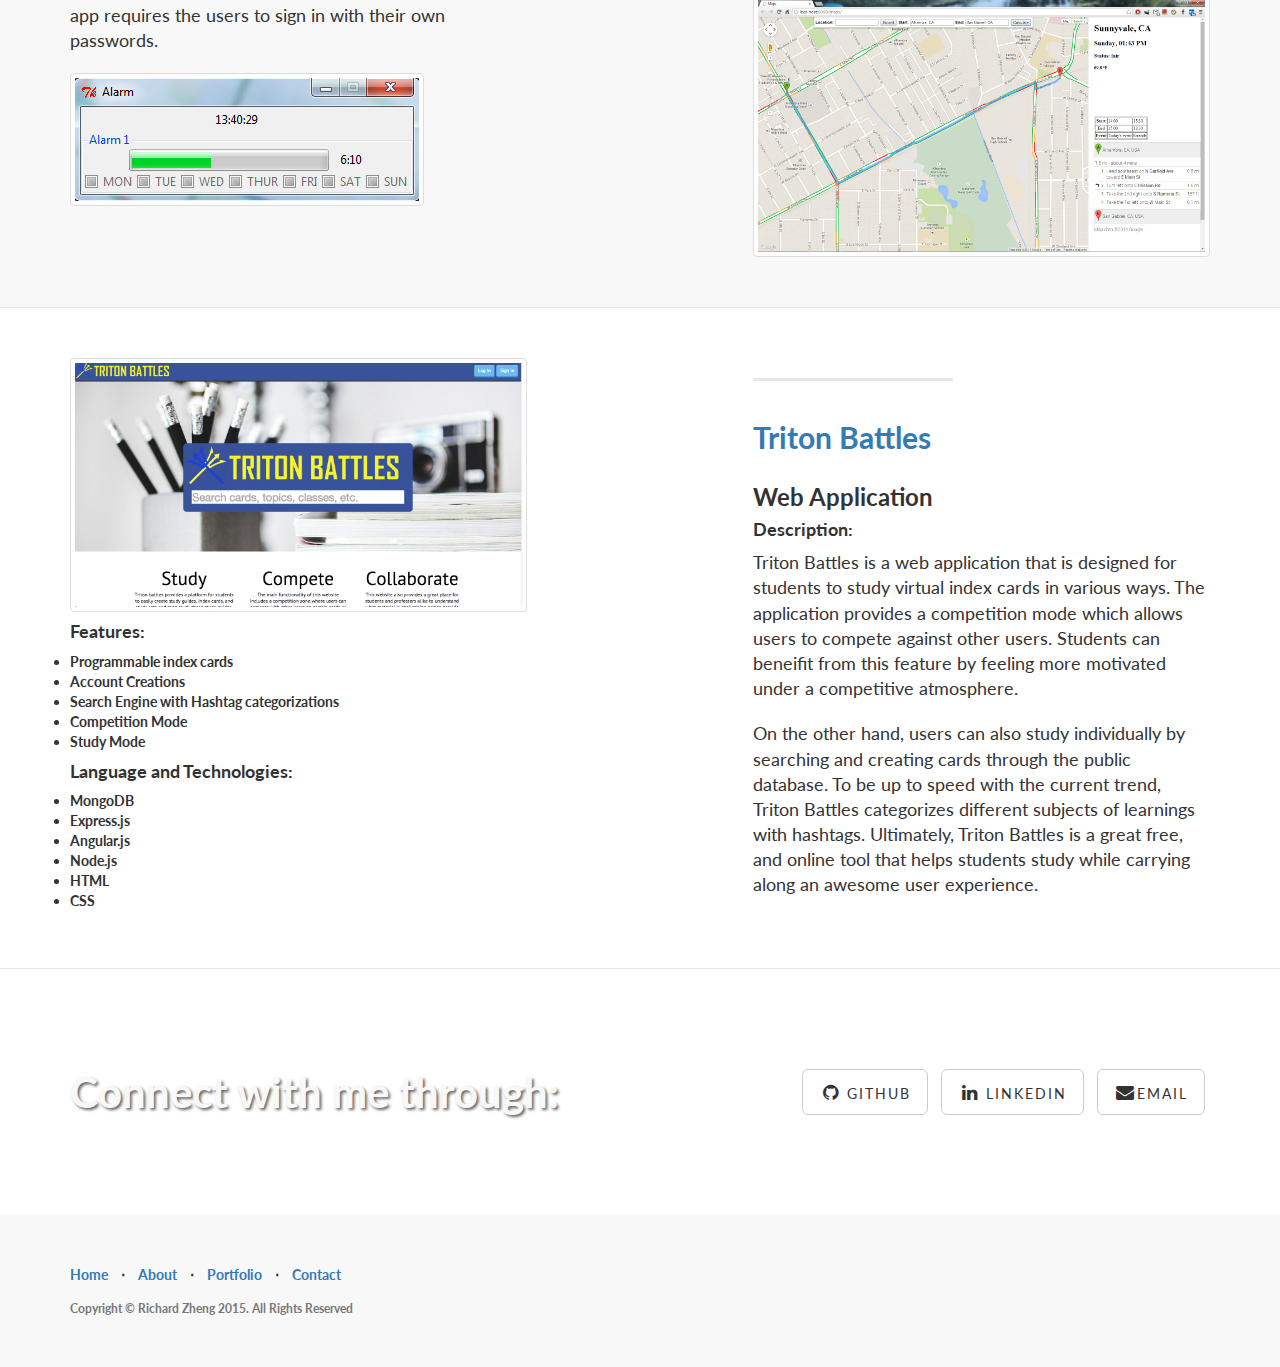
==== commit da8409a6: "foodar pic n url" ====
--- a/index.html
+++ b/index.html
@@ -145,7 +145,7 @@
                 <div class="col-lg-5 col-sm-6">
                     <hr class="section-heading-spacer">
                     <div class="clearfix"></div>
-                    <h2 class="section-heading"><a href="www.buleaf.com">Foodar</a></h2>
+                    <h2 class="section-heading"><a href="http://buleaf.com">Foodar</a></h2>
                     <h3>iOS App</h3>
                     <h4>Description: </h4>
                     <p class="lead">Picking the right restaurant to have breakfast, lunch, or dinner has always been a tough decision for many people. This iOS application is created to solve this problem. Foodar asks users for their preferences on the type of restaurants, their traveling range, and many other filtering options before randomly selects a restaurant that best matches the user's preferences.</p>
@@ -163,6 +163,8 @@
                     
                     <h4>Language and Technologies:</h4>
                     <li>Swift</li>
+                    <li>CocoaPods</li>
+                    <li>Carthage</li>
                 </div>
             </div>
 
